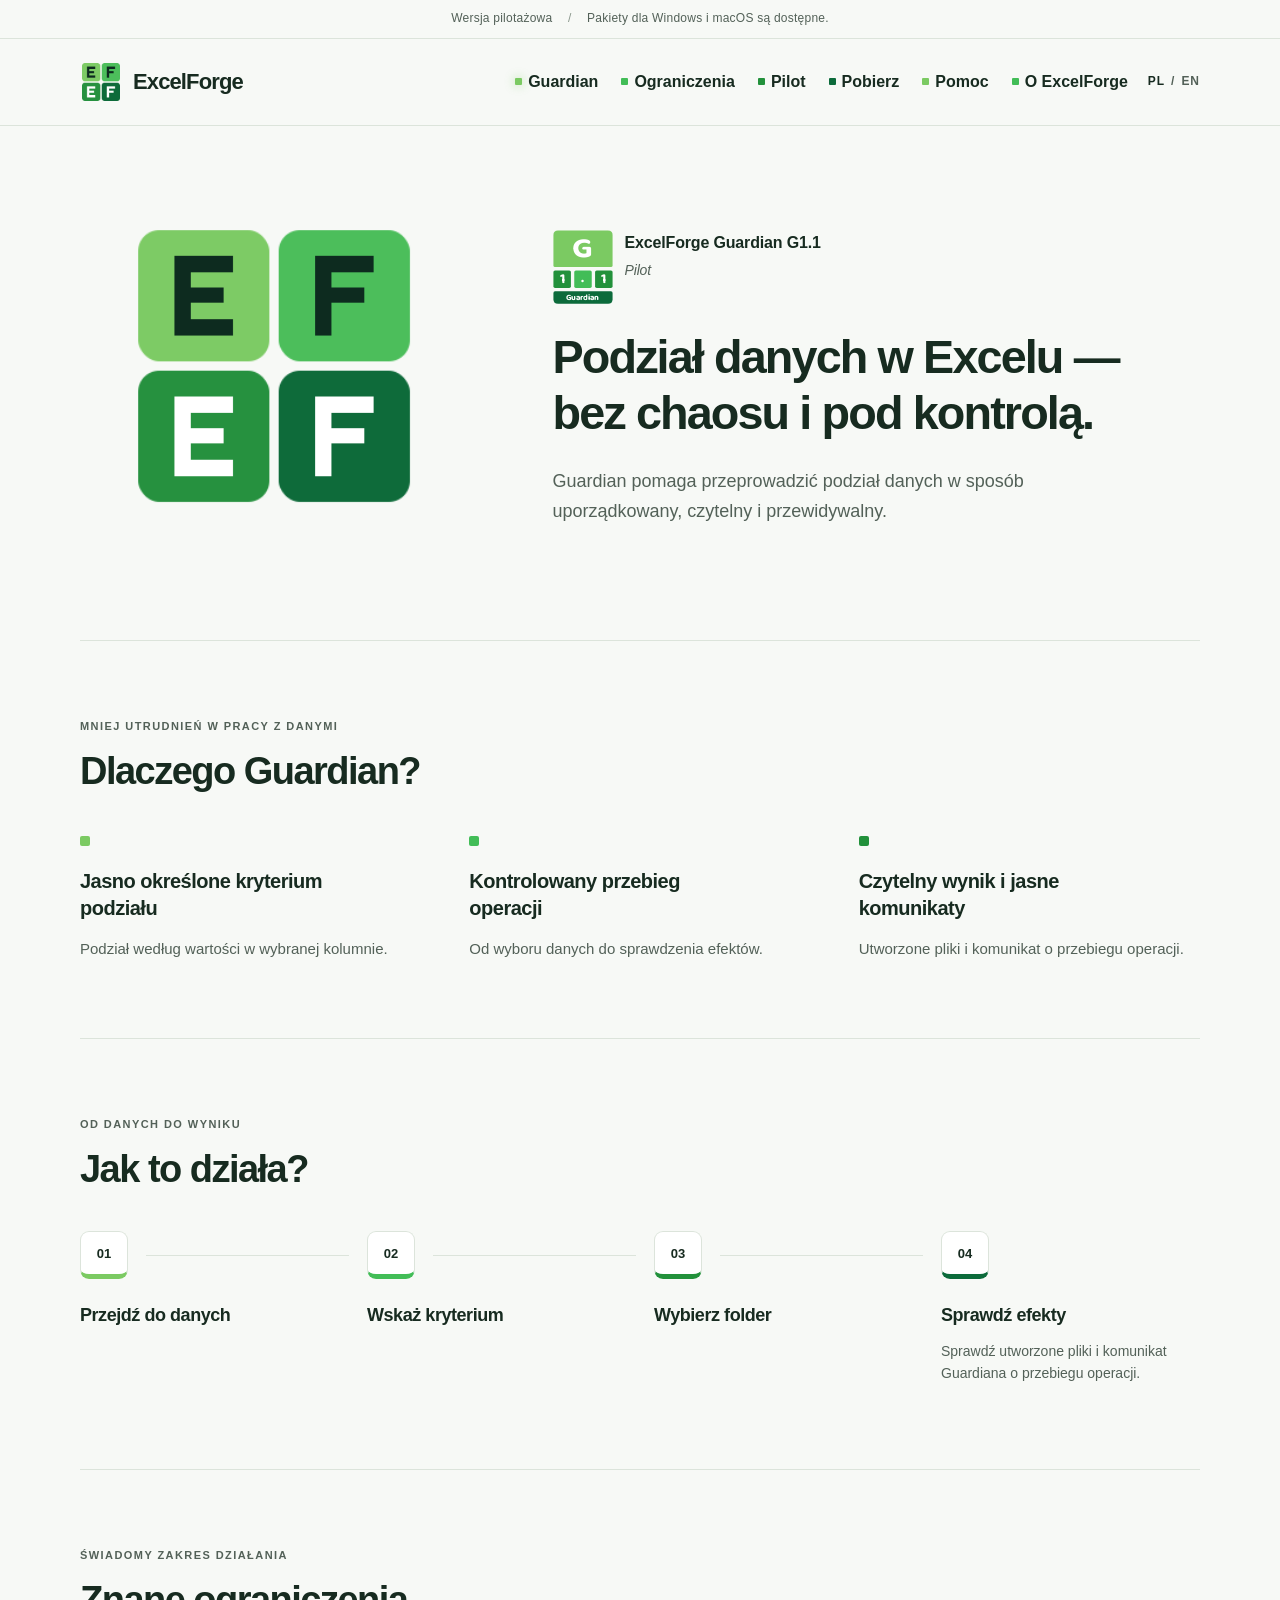
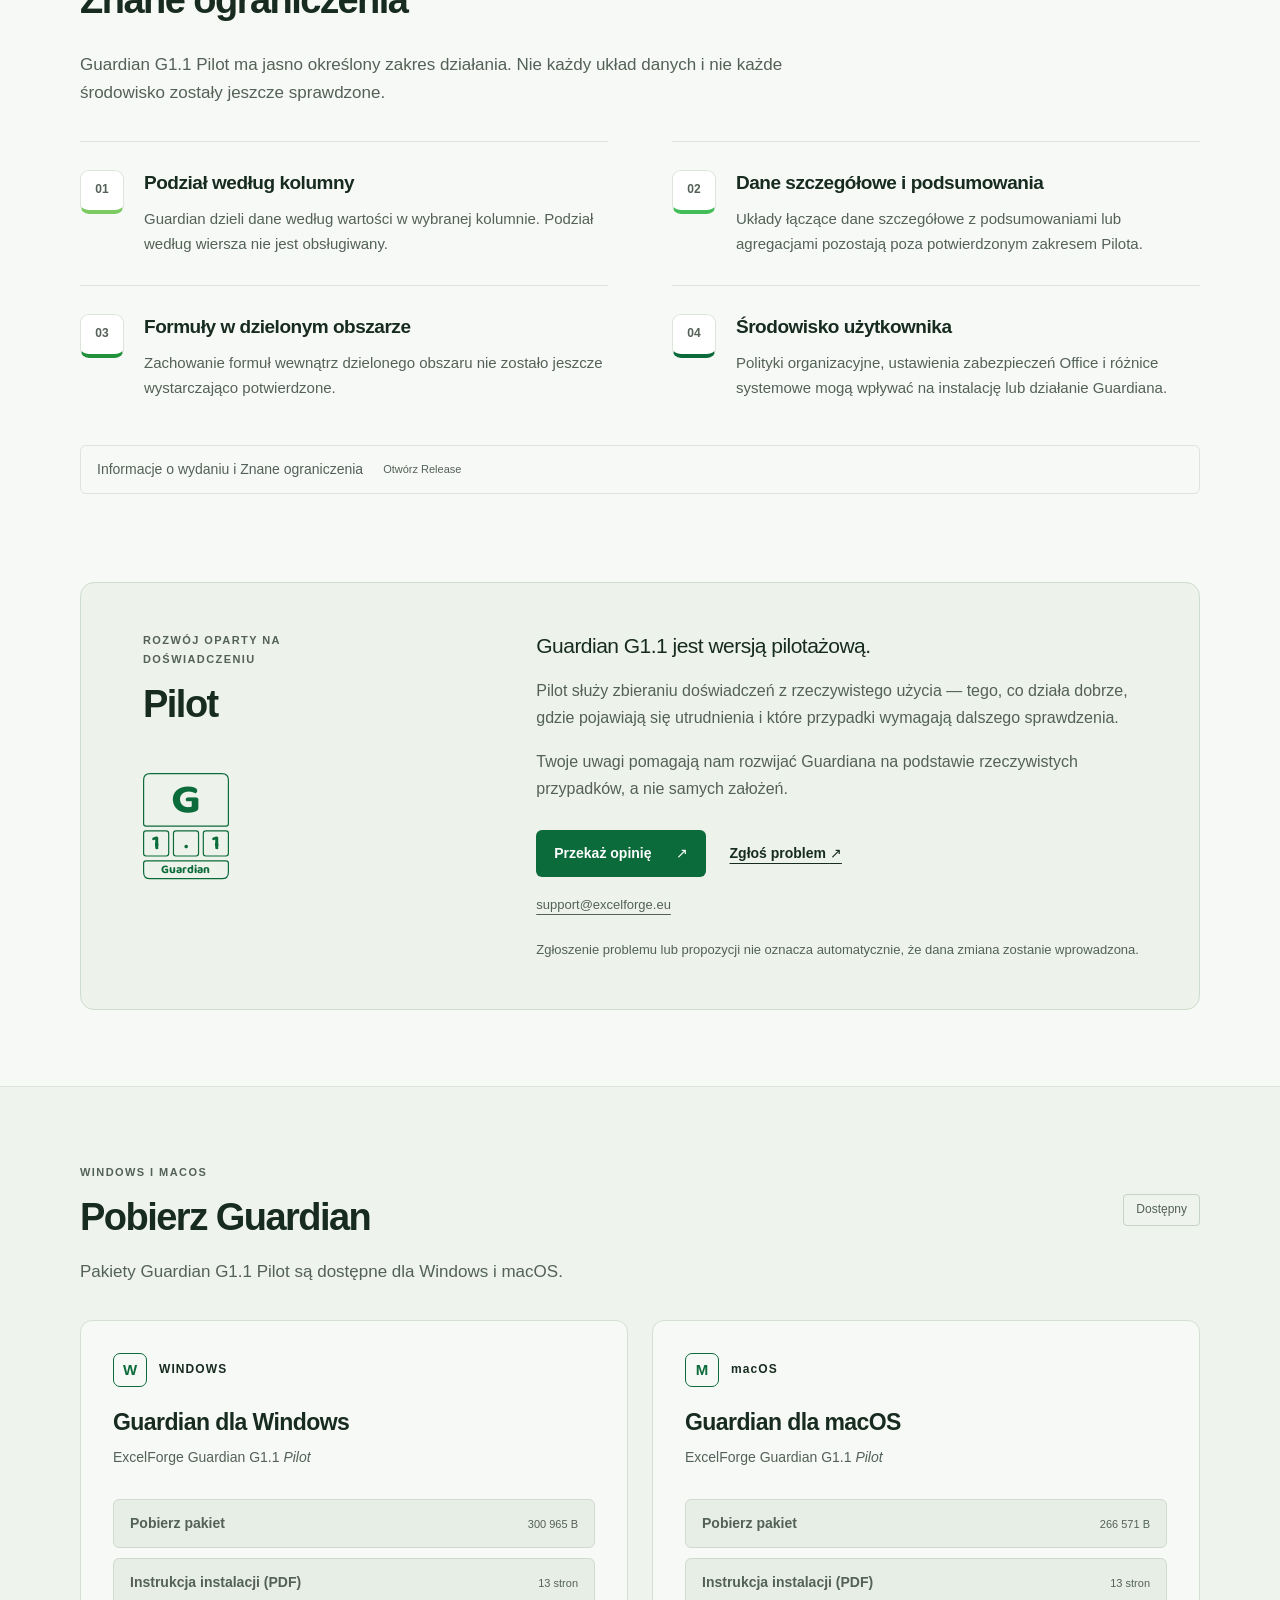
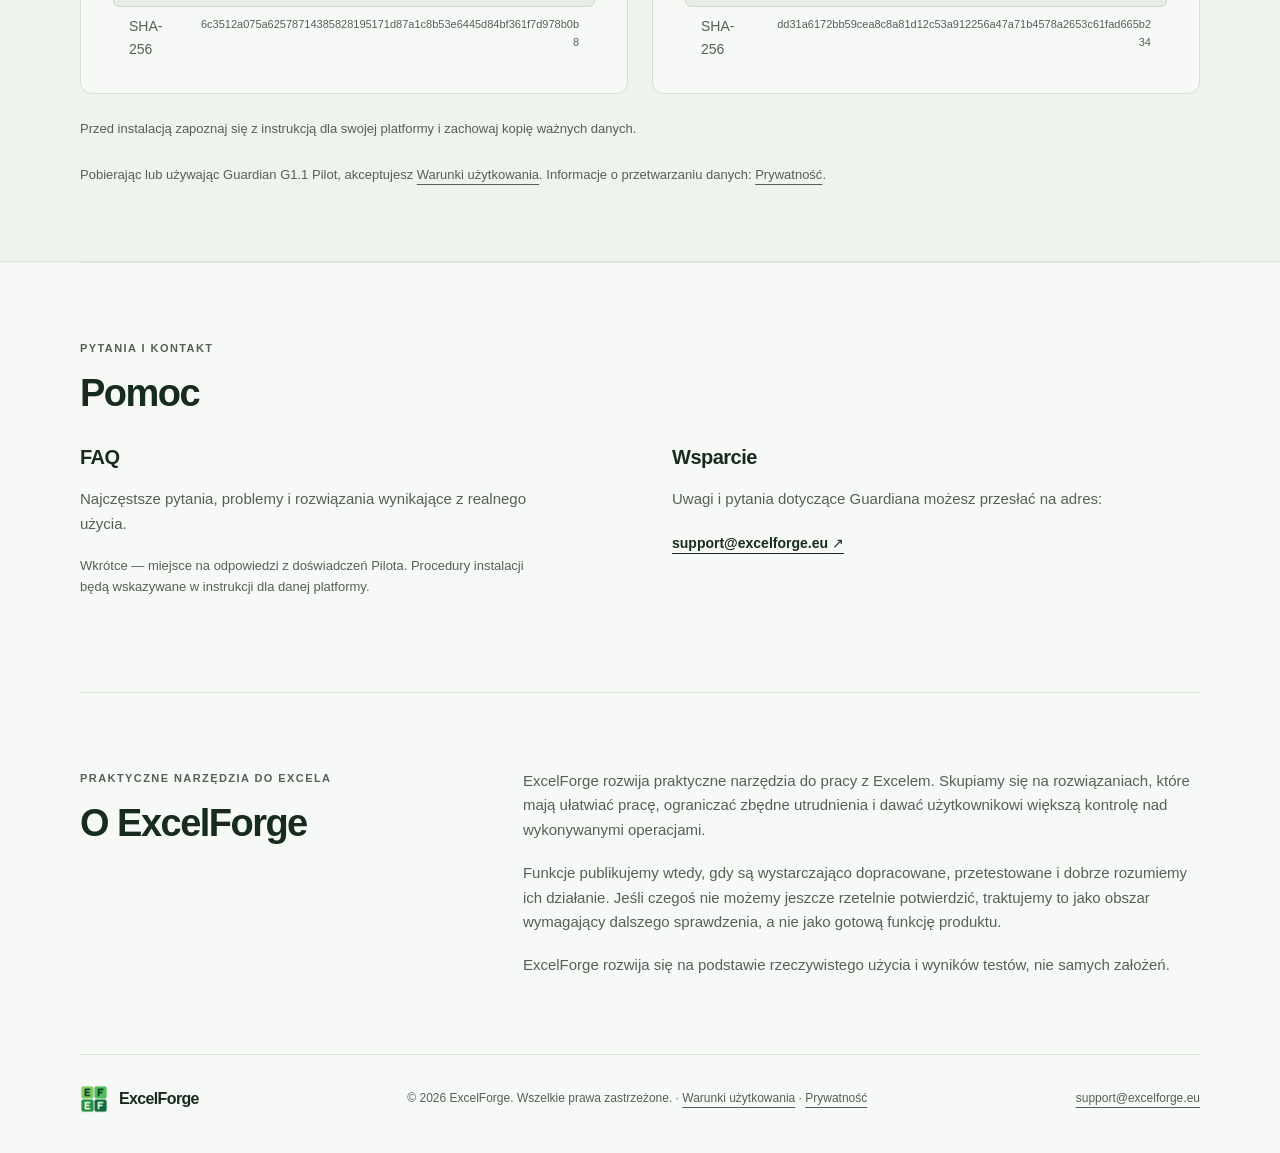
==== docs/index.html @ 37382a29 "Merge pull request #3 from mrojewski/integration/guardian-g1-1-seo-stage-1 SEO/search readiness for " ====
<!doctype html>
<html lang="pl">
<head>
  <meta charset="utf-8">
  <meta name="viewport" content="width=device-width, initial-scale=1">
  <meta name="description" content="ExcelForge Guardian G1.1 Pilot — kontrolowany podział danych w Excelu dla Windows i macOS.">
  <meta name="theme-color" content="#f7f9f6">
  <title>Guardian G1.1 Pilot — kontrolowany podział danych w Excelu | ExcelForge</title>
  <link rel="canonical" href="https://excelforge.eu/">
  <link rel="alternate" hreflang="pl" href="https://excelforge.eu/">
  <link rel="alternate" hreflang="en" href="https://excelforge.eu/en/">
  <link rel="alternate" hreflang="x-default" href="https://excelforge.eu/">
  <meta property="og:type" content="website">
  <meta property="og:site_name" content="ExcelForge">
  <meta property="og:locale" content="pl_PL">
  <meta property="og:title" content="Guardian G1.1 Pilot — kontrolowany podział danych w Excelu">
  <meta property="og:description" content="ExcelForge Guardian G1.1 Pilot — kontrolowany podział danych w Excelu dla Windows i macOS.">
  <meta property="og:url" content="https://excelforge.eu/">
  <link rel="icon" type="image/png" href="assets/EF_Block_Guardian_v0.png">
  <link rel="stylesheet" href="assets/site.css">
  <script src="assets/site.js" defer></script>
</head>
<body>
  <a class="skip-link" href="#main">Przejdź do treści</a>
  <div class="prototype-note">Wersja pilotażowa <span aria-hidden="true">/</span> Pakiety dla Windows i macOS są dostępne.</div>
  <header class="site-header">
    <div class="header-inner wrap">
      <a class="brand" href="#guardian" aria-label="ExcelForge — Guardian">
        <img src="assets/EF_Block_Guardian_v0.png" width="42" height="42" alt="">
        <span>ExcelForge</span>
      </a>
      <div class="header-actions">
        <button class="menu-toggle" type="button" aria-expanded="false" aria-controls="navigation" hidden>
          <span>Menu</span><span class="hamburger" aria-hidden="true"></span>
        </button>
        <nav id="navigation" aria-label="Nawigacja główna">
          <a href="#guardian" aria-current="location">Guardian</a>
          <a href="#ograniczenia">Ograniczenia</a>
          <a href="#pilot">Pilot</a>
          <a href="#pobierz">Pobierz</a>
          <a href="#pomoc">Pomoc</a>
          <a href="#o-excelforge">O ExcelForge</a>
        </nav>
        <p class="language-switch" aria-label="Język"><span aria-current="page">PL</span><span aria-hidden="true">/</span><a href="en/index.html" lang="en">EN</a></p>
      </div>
    </div>
  </header>
  <main id="main" tabindex="-1">
    <section id="guardian" class="hero wrap" aria-labelledby="hero-title">
      <div class="hero-mark" role="img" aria-label="ExcelForge — czteroblokowy znak E F / E F">
        <span class="logo-tile tile-1"></span><span class="logo-tile tile-2"></span>
        <span class="logo-tile tile-3"></span><span class="logo-tile tile-4"></span>
      </div>
      <div class="hero-copy">
        <div class="product-identity">
          <div class="guardian-mark" role="img" aria-label="Znak ExcelForge Guardian G1.1">
          <svg viewBox="0 0 144 184" xmlns="http://www.w3.org/2000/svg" aria-hidden="true">
            <defs>
              <clipPath id="guardian-g-top"><rect width="144" height="45"/></clipPath>
              <clipPath id="guardian-g-bottom"><rect y="45" width="144" height="45"/></clipPath>
            </defs>
            <path class="guardian-tile guardian-tile-one" d="M12 1H132Q143 1 143 12V85Q143 89 139 89H5Q1 89 1 85V12Q1 1 12 1Z"/>
            <text class="guardian-glyph guardian-g-base" x="72" y="45" text-anchor="middle" dominant-baseline="central" fill="#FFFFFF" clip-path="url(#guardian-g-bottom)">G</text>
            <text class="guardian-glyph guardian-g-top" x="72" y="45" text-anchor="middle" dominant-baseline="central" fill="#FFFFFF" transform="translate(0 5) scale(1 .90)" clip-path="url(#guardian-g-top)">G</text>
            <path class="guardian-tile guardian-tile-three" d="M5 1H39Q43 1 43 5V39Q43 43 39 43H5Q1 43 1 39V5Q1 1 5 1Z" transform="translate(0 96)"/>
            <path class="guardian-tile guardian-tile-two" d="M5 1H39Q43 1 43 5V39Q43 43 39 43H5Q1 43 1 39V5Q1 1 5 1Z" transform="translate(50 96)"/>
            <path class="guardian-tile guardian-tile-three" d="M5 1H39Q43 1 43 5V39Q43 43 39 43H5Q1 43 1 39V5Q1 1 5 1Z" transform="translate(100 96)"/>
            <text class="guardian-glyph guardian-digit" x="22" y="118" text-anchor="middle" dominant-baseline="central" fill="#FFFFFF">1</text>
            <text class="guardian-glyph guardian-dot" x="72" y="126" text-anchor="middle" fill="#FFFFFF">.</text>
            <text class="guardian-glyph guardian-digit" x="122" y="118" text-anchor="middle" dominant-baseline="central" fill="#FFFFFF">1</text>
            <path class="guardian-tile guardian-tile-four" d="M5 1H139Q143 1 143 5V20Q143 31 132 31H12Q1 31 1 20V5Q1 1 5 1Z" transform="translate(0 146)"/>
            <text class="guardian-glyph guardian-word" x="72" y="162" text-anchor="middle" dominant-baseline="central" fill="#FFFFFF">Guardian</text>
          </svg>
          </div>
          <p class="product">ExcelForge Guardian G1.1 <em>Pilot</em></p>
        </div>
        <h1 id="hero-title">Podział danych w Excelu — bez chaosu i pod kontrolą.</h1>
        <p class="hero-lead">Guardian pomaga przeprowadzić podział danych w sposób uporządkowany, czytelny i przewidywalny.</p>
      </div>
    </section>

    <section class="section wrap why" aria-labelledby="why-title">
      <p class="eyebrow">Mniej utrudnień w pracy z danymi</p>
      <h2 id="why-title">Dlaczego Guardian?</h2>
      <div class="benefits">
        <article><span class="accent" aria-hidden="true"></span><h3>Jasno określone kryterium podziału</h3><p>Podział według wartości w wybranej kolumnie.</p></article>
        <article><span class="accent" aria-hidden="true"></span><h3>Kontrolowany przebieg operacji</h3><p>Od wyboru danych do sprawdzenia efektów.</p></article>
        <article><span class="accent" aria-hidden="true"></span><h3>Czytelny wynik i jasne komunikaty</h3><p>Utworzone pliki i komunikat o przebiegu operacji.</p></article>
      </div>
    </section>

    <section class="section wrap workflow" aria-labelledby="workflow-title">
      <p class="eyebrow">Od danych do wyniku</p>
      <h2 id="workflow-title">Jak to działa?</h2>
      <ol class="steps">
        <li><span class="step-number">01</span><h3>Przejdź do danych</h3></li>
        <li><span class="step-number">02</span><h3>Wskaż kryterium</h3></li>
        <li><span class="step-number">03</span><h3>Wybierz folder</h3></li>
        <li><span class="step-number">04</span><h3>Sprawdź efekty</h3><p>Sprawdź utworzone pliki i komunikat Guardiana o przebiegu operacji.</p></li>
      </ol>
    </section>

    <section id="ograniczenia" class="section wrap" aria-labelledby="limits-title">
      <p class="eyebrow">Świadomy zakres działania</p><h2 id="limits-title">Znane ograniczenia</h2>
      <p class="section-lead">Guardian G1.1 Pilot ma jasno określony zakres działania. Nie każdy układ danych i nie każde środowisko zostały jeszcze sprawdzone.</p>
      <div class="limitations">
        <article><span aria-hidden="true">01</span><div><h3>Podział według kolumny</h3><p>Guardian dzieli dane według wartości w wybranej kolumnie. Podział według wiersza nie jest obsługiwany.</p></div></article>
        <article><span aria-hidden="true">02</span><div><h3>Dane szczegółowe i podsumowania</h3><p>Układy łączące dane szczegółowe z podsumowaniami lub agregacjami pozostają poza potwierdzonym zakresem Pilota.</p></div></article>
        <article><span aria-hidden="true">03</span><div><h3>Formuły w dzielonym obszarze</h3><p>Zachowanie formuł wewnątrz dzielonego obszaru nie zostało jeszcze wystarczająco potwierdzone.</p></div></article>
        <article><span aria-hidden="true">04</span><div><h3>Środowisko użytkownika</h3><p>Polityki organizacyjne, ustawienia zabezpieczeń Office i różnice systemowe mogą wpływać na instalację lub działanie Guardiana.</p></div></article>
      </div>
      <a class="release-placeholder" href="https://github.com/mrojewski/ExcelForge-Public/releases/tag/guardian-g1-1-pilot">Informacje o wydaniu i Znane ograniczenia <span>Otwórz Release</span></a>
    </section>

    <section id="pilot" class="section wrap" aria-labelledby="pilot-title">
      <div class="pilot-panel">
        <div class="pilot-heading">
          <p class="eyebrow">Rozwój oparty na doświadczeniu</p><h2 id="pilot-title">Pilot</h2>
          <div class="pilot-guardian-mark" role="img" aria-label="Znak ExcelForge Guardian G1.1, wersja konturowa">
            <svg viewBox="0 0 144 184" xmlns="http://www.w3.org/2000/svg" aria-hidden="true">
              <defs>
                <clipPath id="pilot-guardian-g-top"><rect width="144" height="45"/></clipPath>
                <clipPath id="pilot-guardian-g-bottom"><rect y="45" width="144" height="45"/></clipPath>
              </defs>
              <path class="guardian-outline-tile" d="M12 1H132Q143 1 143 12V85Q143 89 139 89H5Q1 89 1 85V12Q1 1 12 1Z"/>
              <text class="guardian-glyph guardian-outline-glyph guardian-g-base" x="72" y="45" text-anchor="middle" dominant-baseline="central" fill="#0C6B3B" clip-path="url(#pilot-guardian-g-bottom)">G</text>
              <text class="guardian-glyph guardian-outline-glyph guardian-g-top" x="72" y="45" text-anchor="middle" dominant-baseline="central" fill="#0C6B3B" transform="translate(0 5) scale(1 .90)" clip-path="url(#pilot-guardian-g-top)">G</text>
              <path class="guardian-outline-tile" d="M5 1H39Q43 1 43 5V39Q43 43 39 43H5Q1 43 1 39V5Q1 1 5 1Z" transform="translate(0 96)"/>
              <path class="guardian-outline-tile" d="M5 1H39Q43 1 43 5V39Q43 43 39 43H5Q1 43 1 39V5Q1 1 5 1Z" transform="translate(50 96)"/>
              <path class="guardian-outline-tile" d="M5 1H39Q43 1 43 5V39Q43 43 39 43H5Q1 43 1 39V5Q1 1 5 1Z" transform="translate(100 96)"/>
              <text class="guardian-glyph guardian-outline-glyph guardian-digit" x="22" y="118" text-anchor="middle" dominant-baseline="central" fill="#0C6B3B">1</text>
              <text class="guardian-glyph guardian-outline-glyph guardian-dot" x="72" y="126" text-anchor="middle" fill="#0C6B3B">.</text>
              <text class="guardian-glyph guardian-outline-glyph guardian-digit" x="122" y="118" text-anchor="middle" dominant-baseline="central" fill="#0C6B3B">1</text>
              <path class="guardian-outline-tile" d="M5 1H139Q143 1 143 5V20Q143 31 132 31H12Q1 31 1 20V5Q1 1 5 1Z" transform="translate(0 146)"/>
              <text class="guardian-glyph guardian-outline-glyph guardian-word" x="72" y="162" text-anchor="middle" dominant-baseline="central" fill="#0C6B3B">Guardian</text>
            </svg>
          </div>
        </div>
        <div class="pilot-copy"><p class="pilot-intro">Guardian G1.1 jest wersją pilotażową.</p><p>Pilot służy zbieraniu doświadczeń z rzeczywistego użycia — tego, co działa dobrze, gdzie pojawiają się utrudnienia i które przypadki wymagają dalszego sprawdzenia.</p><p>Twoje uwagi pomagają nam rozwijać Guardiana na podstawie rzeczywistych przypadków, a nie samych założeń.</p><div class="feedback-actions"><a class="button" href="mailto:support@excelforge.eu?subject=Guardian%20G1.1%20Pilot%20%E2%80%94%20opinia">Przekaż opinię <span aria-hidden="true">↗</span></a><a class="text-link" href="mailto:support@excelforge.eu?subject=Guardian%20G1.1%20Pilot%20%E2%80%94%20zg%C5%82oszenie%20problemu">Zgłoś problem <span aria-hidden="true">↗</span></a></div><a class="contact-link" href="mailto:support@excelforge.eu">support@excelforge.eu</a><p class="small">Zgłoszenie problemu lub propozycji nie oznacza automatycznie, że dana zmiana zostanie wprowadzona.</p></div>
      </div>
    </section>

    <div class="section-band">
      <section id="pobierz" class="section wrap" aria-labelledby="download-title">
        <div class="section-heading"><div><p class="eyebrow">Windows i macOS</p><h2 id="download-title">Pobierz Guardian</h2></div><span class="status-label">Dostępny</span></div>
        <p class="section-lead">Pakiety Guardian G1.1 Pilot są dostępne dla Windows i macOS.</p>
        <div class="download-grid">
          <article class="download-card"><div class="platform-heading"><span class="platform-identifier" aria-hidden="true">W</span><p class="card-label">WINDOWS</p></div><h3>Guardian dla Windows</h3><p>ExcelForge Guardian G1.1 <em>Pilot</em></p><div class="download-actions"><a href="https://github.com/mrojewski/ExcelForge-Public/releases/download/guardian-g1-1-pilot/ExcelForge_Guardian_G1.1_Windows_Pilot.zip">Pobierz pakiet <span>300 965 B</span></a><a href="https://github.com/mrojewski/ExcelForge-Public/releases/download/guardian-g1-1-pilot/ExcelForge_Guardian_G1_1_Windows_Instalacja_Pilot_PL_rev1_0_FINAL_v2.pdf">Instrukcja instalacji (PDF) <span>13 stron</span></a></div><p class="future-video">SHA-256 <span>6c3512a075a62578714385828195171d87a1c8b53e6445d84bf361f7d978b0b8</span></p></article>
          <article class="download-card"><div class="platform-heading"><span class="platform-identifier" aria-hidden="true">M</span><p class="card-label">macOS</p></div><h3>Guardian dla macOS</h3><p>ExcelForge Guardian G1.1 <em>Pilot</em></p><div class="download-actions"><a href="https://github.com/mrojewski/ExcelForge-Public/releases/download/guardian-g1-1-pilot/ExcelForge_Guardian_G1.1_macOS_Pilot.zip">Pobierz pakiet <span>266 571 B</span></a><a href="https://github.com/mrojewski/ExcelForge-Public/releases/download/guardian-g1-1-pilot/ExcelForge_Guardian_G1_1_macOS_Instalacja_Pilot_PL_rev1_0_FINAL_v2.pdf">Instrukcja instalacji (PDF) <span>13 stron</span></a></div><p class="future-video">SHA-256 <span>dd31a6172bb59cea8c8a81d12c53a912256a47a71b4578a2653c61fad665b234</span></p></article>
        </div>
        <p class="installation-note">Przed instalacją zapoznaj się z instrukcją dla swojej platformy i zachowaj kopię ważnych danych.</p>
        <p class="installation-note">Pobierając lub używając Guardian G1.1 Pilot, akceptujesz <a href="licencja.html">Warunki użytkowania</a>. Informacje o przetwarzaniu danych: <a href="prywatnosc.html">Prywatność</a>.</p>
      </section>
    </div>

    <section id="pomoc" class="section wrap" aria-labelledby="help-title">
      <p class="eyebrow">Pytania i kontakt</p><h2 id="help-title">Pomoc</h2>
      <div class="help-grid"><article><h3>FAQ</h3><p>Najczęstsze pytania, problemy i rozwiązania wynikające z realnego użycia.</p><p class="small">Wkrótce — miejsce na odpowiedzi z doświadczeń Pilota. Procedury instalacji będą wskazywane w instrukcji dla danej platformy.</p></article><article><h3>Wsparcie</h3><p>Uwagi i pytania dotyczące Guardiana możesz przesłać na adres:</p><a class="text-link" href="mailto:support@excelforge.eu">support@excelforge.eu <span aria-hidden="true">↗</span></a></article></div>
    </section>

    <section id="o-excelforge" class="section wrap about" aria-labelledby="about-title">
      <div><p class="eyebrow">Praktyczne narzędzia do Excela</p><h2 id="about-title">O ExcelForge</h2></div>
      <div><p>ExcelForge rozwija praktyczne narzędzia do pracy z Excelem. Skupiamy się na rozwiązaniach, które mają ułatwiać pracę, ograniczać zbędne utrudnienia i dawać użytkownikowi większą kontrolę nad wykonywanymi operacjami.</p><p>Funkcje publikujemy wtedy, gdy są wystarczająco dopracowane, przetestowane i dobrze rozumiemy ich działanie. Jeśli czegoś nie możemy jeszcze rzetelnie potwierdzić, traktujemy to jako obszar wymagający dalszego sprawdzenia, a nie jako gotową funkcję produktu.</p><p>ExcelForge rozwija się na podstawie rzeczywistego użycia i wyników testów, nie samych założeń.</p></div>
    </section>
  </main>
  <footer class="wrap site-footer"><a class="brand" href="#guardian"><img src="assets/EF_Block_Guardian_v0.png" width="28" height="28" alt=""><span>ExcelForge</span></a><span>© 2026 ExcelForge. Wszelkie prawa zastrzeżone. · <a href="licencja.html">Warunki użytkowania</a> · <a href="prywatnosc.html">Prywatność</a></span><a href="mailto:support@excelforge.eu">support@excelforge.eu</a></footer>
</body>
</html>
---- docs/assets/site.css ----
@font-face {
  font-family:"Baloo 2";
  src:url("Baloo2-Bold.ttf") format("truetype");
  font-style:normal;
  font-weight:700;
  font-display:swap
}
:root {
  color-scheme:light;
  --ink:#172b20;
  --muted:#536158;
  --paper:#f7f9f6;
  --line:#dce4db;
  --green:#0c6b3b;
  --block-1:#7bca62;
  --block-2:#42bd57;
  --block-3:#22913b;
  --block-4:#0c6b3b;
  --header-height:86px;
  font-family:Inter,ui-sans-serif,-apple-system,BlinkMacSystemFont,"Segoe UI",sans-serif;
  color:var(--ink);
  background:var(--paper);
  font-synthesis:none
}
* {
  box-sizing:border-box
}
html {
  scroll-padding-top:calc(var(--header-height) + 24px)
}
body {
  margin:0;
  font-size:16px;
  line-height:1.65
}
button,a {
  -webkit-tap-highlight-color:transparent
}
a {
  color:inherit;
  text-underline-offset:5px
}
button {
  font:inherit
}
button:disabled {
  cursor:not-allowed;
  opacity:1
}
a:focus-visible,button:focus-visible,[tabindex]:focus-visible {
  outline:3px solid var(--green);
  outline-offset:5px
}
img {
  display:block;
  max-width:100%
}
[hidden] {
  display:none!important
}
.wrap {
  width:min(1120px,calc(100% - 96px));
  margin-inline:auto
}
.skip-link {
  position:fixed;
  top:12px;
  left:12px;
  transform:translateY(-160%);
  padding:12px 20px;
  background:#fff;
  z-index:20
}
.skip-link:focus {
  transform:none
}
.prototype-note {
  padding:9px 24px;
  text-align:center;
  font-size:12px;
  letter-spacing:.02em;
  color:var(--muted);
  border-bottom:1px solid var(--line)
}
.prototype-note span {
  padding:0 12px;
  color:#8a978c
}
.site-header {
  position:sticky;
  top:0;
  z-index:10;
  background:rgba(247,249,246,.97);
  border-bottom:1px solid var(--line)
}
.header-inner {
  min-height:86px;
  display:flex;
  align-items:center;
  justify-content:space-between;
  gap:32px
}
.brand {
  display:inline-flex;
  align-items:center;
  gap:11px;
  font-size:22px;
  font-weight:700;
  letter-spacing:-.04em;
  text-decoration:none;
  flex-shrink:0
}
.header-actions {
  display:flex;
  align-items:center;
  gap:20px
}
nav {
  display:flex;
  align-items:center;
  gap:23px
}
nav a {
  --marker:var(--block-1);
  position:relative;
  font-size:16px;
  font-weight:600;
  text-decoration:none;
  padding:28px 0 28px 13px;
  white-space:nowrap
}
nav a:nth-child(6n+2),nav a:nth-child(6n) {
  --marker:var(--block-2)
}
nav a:nth-child(6n+3) {
  --marker:var(--block-3)
}
nav a:nth-child(6n+4) {
  --marker:var(--block-4)
}
nav a:before {
  content:"";
  width:7px;
  height:7px;
  border-radius:1px;
  position:absolute;
  left:0;
  top:calc(50% - 3.5px);
  background:var(--marker);
  opacity:1
}
nav a[aria-current]:before {
  opacity:1;
  box-shadow:0 0 8px 2px color-mix(in srgb,var(--marker) 25%,transparent)
}
nav a:hover {
  text-decoration:underline
}
.language-switch {
  display:flex;
  align-items:center;
  gap:6px;
  margin:0;
  color:var(--muted);
  font-size:12px;
  font-weight:650;
  letter-spacing:.08em
}
.language-switch a {
  text-decoration:none
}
.language-switch a:hover {
  text-decoration:underline
}
.language-switch [aria-current] {
  color:var(--ink)
}
.menu-toggle {
  align-items:center;
  gap:12px;
  border:1px solid var(--line);
  border-radius:6px;
  background:transparent;
  padding:9px 12px;
  color:var(--ink);
  cursor:pointer
}
.hamburger {
  width:16px;
  height:10px;
  border-block:1.5px solid currentColor;
  position:relative
}
.hamburger:after {
  content:"";
  position:absolute;
  left:0;
  right:0;
  top:3px;
  border-top:1.5px solid currentColor
}
.hero {
  display:grid;
  grid-template-columns:.75fr 1.25fr;
  gap:84px;
  align-items:center;
  padding-block:104px 110px
}
.hero-mark {
  width:100%;
  max-width:300px;
  aspect-ratio:1;
  justify-self:center;
  display:grid;
  grid-template-columns:1fr 1fr;
  perspective:900px
}
.product-identity {
  display:flex;
  align-items:center;
  gap:12px;
  margin-bottom:24px
}
.guardian-mark {
  width:60px;
  margin:0;
  flex:0 0 auto
}
.guardian-mark svg {
  display:block;
  width:100%;
  height:auto
}
.guardian-tile-one { fill:var(--block-1) }
.guardian-tile-two { fill:var(--block-2) }
.guardian-tile-three { fill:var(--block-3) }
.guardian-tile-four { fill:var(--block-4) }
.guardian-glyph {
  fill:#fff;
  font-family:"Baloo 2",ui-sans-serif,sans-serif;
  font-weight:700
}
.guardian-g-base,.guardian-g-top { font-size:76px }
.guardian-digit { font-size:34px }
.guardian-dot { font-size:34px }
.guardian-word { font-size:20px }
.logo-tile {
  background-image:url("EF_Block_Guardian_v0.png");
  background-size:200% 200%;
  backface-visibility:hidden
}
.tile-1 {
  background-position:0 0
}
.tile-2 {
  background-position:100% 0
}
.tile-3 {
  background-position:0 100%
}
.tile-4 {
  background-position:100% 100%
}
.logo-tile { transform-origin:center center }
@media(prefers-reduced-motion:no-preference) {
  .tile-1 {
    animation:flip-left 1.8s both
  }
  .tile-2 {
    animation:flip-top 1.8s .08s both
  }
  .tile-3 {
    animation:flip-bottom 1.8s .16s both
  }
  .tile-4 {
    animation:flip-right 1.8s .24s both
  }

}
@keyframes flip-left {
  from {
    transform:rotateY(-85deg);
    opacity:0
  }
  to {
    transform:rotateY(0);
    opacity:1
  }

}
@keyframes flip-top {
  from {
    transform:rotateX(85deg);
    opacity:0
  }
  to {
    transform:rotateX(0);
    opacity:1
  }

}
@keyframes flip-bottom {
  from {
    transform:rotateX(-85deg);
    opacity:0
  }
  to {
    transform:rotateX(0);
    opacity:1
  }

}
@keyframes flip-right {
  from {
    transform:rotateY(85deg);
    opacity:0
  }
  to {
    transform:rotateY(0);
    opacity:1
  }

}
p {
  margin:0 0 18px
}
h1,h2,h3 {
  line-height:1.18;
  font-weight:600;
  margin:0;
  letter-spacing:-.04em
}
h1 {
  font-size:clamp(36px,3.65vw,50px);
  max-width:660px
}
h2 {
  font-size:clamp(30px,3vw,38px);
  margin-bottom:28px
}
h3 {
  font-size:20px;
  line-height:1.35;
  letter-spacing:-.025em
}
.product {
  font-size:16px;
  font-weight:650;
  margin-bottom:24px;
  letter-spacing:-.01em
}
.product em {
  display:block;
  color:var(--muted);
  font-size:14px;
  font-weight:400;
  margin-top:3px
}
.hero-lead {
  font-size:18px;
  line-height:1.7;
  color:var(--muted);
  max-width:550px;
  margin:25px 0 0
}
.section {
  padding-block:76px;
  border-top:1px solid var(--line)
}
.eyebrow {
  font-size:11px;
  font-weight:650;
  letter-spacing:.13em;
  text-transform:uppercase;
  color:var(--muted);
  margin-bottom:14px
}
.benefits {
  display:grid;
  grid-template-columns:repeat(3,1fr);
  gap:48px;
  padding-top:14px
}
.accent {
  display:block;
  width:10px;
  height:10px;
  border-radius:2px;
  background:var(--block-1);
  margin-bottom:22px
}
.benefits article:nth-child(2) .accent {
  background:var(--block-2)
}
.benefits article:nth-child(3) .accent {
  background:var(--block-3)
}
.benefits h3 {
  max-width:280px
}
.benefits p {
  font-size:15px;
  color:var(--muted);
  margin:15px 0 0
}
.steps {
  display:grid;
  grid-template-columns:repeat(4,1fr);
  gap:28px;
  list-style:none;
  padding:12px 0 0;
  margin:0
}
.steps li {
  position:relative;
  --step-color:var(--block-1)
}
.steps li:nth-child(2) {
  --step-color:var(--block-2)
}
.steps li:nth-child(3) {
  --step-color:var(--block-3)
}
.steps li:nth-child(4) {
  --step-color:var(--block-4)
}
.steps li:not(:last-child):after {
  content:"";
  position:absolute;
  height:1px;
  top:24px;
  left:66px;
  width:calc(100% - 56px);
  background:var(--line)
}
.step-number {
  display:flex;
  align-items:center;
  justify-content:center;
  width:48px;
  height:48px;
  border:1px solid var(--line);
  border-bottom:5px solid var(--step-color);
  border-radius:9px;
  background:#fff;
  font-size:13px;
  font-weight:600;
  font-variant-numeric:tabular-nums;
  margin-bottom:24px
}
.steps h3 {
  font-size:18px
}
.steps p {
  font-size:14px;
  line-height:1.6;
  color:var(--muted);
  margin:12px 0 0
}
.workflow {
  padding-bottom:84px
}
.section-band {
  background:#eef3ed;
  border-block:1px solid var(--line)
}
.section-band .section {
  border:0
}
.section-heading {
  display:flex;
  justify-content:space-between;
  align-items:center;
  gap:20px
}
.section-heading h2 {
  margin-bottom:18px
}
.status-label {
  font-size:12px;
  border:1px solid #c6d3c6;
  border-radius:4px;
  padding:5px 12px;
  color:var(--muted)
}
.section-lead {
  font-size:17px;
  max-width:740px;
  color:var(--muted);
  margin-bottom:34px
}
.download-grid {
  display:grid;
  grid-template-columns:repeat(2,minmax(0,1fr));
  gap:24px
}
.download-card {
  background:var(--paper);
  border:1px solid #d5dfd3;
  border-radius:12px;
  padding:32px;
  min-width:0
}
.card-label {
  font-size:12px;
  font-weight:650;
  letter-spacing:.09em;
  margin-bottom:20px
}
.platform-heading {
  display:flex;
  align-items:center;
  gap:12px;
  margin-bottom:20px
}
.platform-heading .card-label {
  margin:0
}
.platform-identifier {
  display:inline-flex;
  align-items:center;
  justify-content:center;
  width:34px;
  height:34px;
  border:1.5px solid var(--block-4);
  border-radius:7px;
  color:var(--block-4);
  font-size:15px;
  font-weight:700;
  line-height:1;
  flex:0 0 auto
}
.download-card h3 {
  font-size:23px
}
.download-card>p:not(.card-label) {
  color:var(--muted);
  font-size:14px;
  margin-top:8px
}
.download-actions {
  display:grid;
  gap:10px;
  margin-top:30px
}
.download-actions a {
  display:flex;
  justify-content:space-between;
  align-items:center;
  gap:16px;
  text-align:left;
  background:#e7eee5;
  border:1px solid #d0dace;
  border-radius:6px;
  padding:12px 16px;
  color:var(--muted);
  font-size:14px;
  font-weight:550;
  text-decoration:none
}
.download-actions span,.future-video span {
  font-size:11px;
  font-weight:400;
  white-space:nowrap
}
.download-card .future-video {
  display:flex;
  justify-content:space-between;
  gap:16px;
  margin:19px 0 0;
  padding-inline:16px;
  font-size:13px
}
.download-card .future-video span {
  white-space:normal;
  overflow-wrap:anywhere;
  text-align:right
}
.installation-note {
  margin:24px 0 0;
  color:var(--muted);
  font-size:13px
}
.limitations {
  display:grid;
  grid-template-columns:1fr 1fr;
  column-gap:64px
}
.limitations article {
  display:flex;
  gap:20px;
  padding:28px 0;
  border-top:1px solid var(--line);
  --limit-color:var(--block-1)
}
.limitations article:nth-child(2) {
  --limit-color:var(--block-2)
}
.limitations article:nth-child(3) {
  --limit-color:var(--block-3)
}
.limitations article:nth-child(4) {
  --limit-color:var(--block-4)
}
.limitations article>span {
  display:flex;
  align-items:center;
  justify-content:center;
  flex:0 0 auto;
  width:44px;
  height:44px;
  border:1px solid var(--line);
  border-bottom:4px solid var(--limit-color);
  border-radius:9px;
  background:#fff;
  font-size:12px;
  font-weight:600;
  font-variant-numeric:tabular-nums;
  color:var(--muted)
}
.limitations h3 {
  font-size:19px
}
.limitations p {
  font-size:15px;
  color:var(--muted);
  margin:12px 0 0
}
.release-placeholder {
  display:flex;
  flex-wrap:wrap;
  align-items:center;
  gap:12px 20px;
  font-size:14px;
  text-align:left;
  color:var(--muted);
  border:1px solid var(--line);
  border-radius:6px;
  padding:12px 16px;
  background:transparent;
  margin-top:16px;
  text-decoration:none
}
.release-placeholder span {
  font-size:11px
}
#pilot {
  border:0;
  padding-top:12px;
  padding-bottom:76px
}
.pilot-panel {
  padding:48px;
  border:1px solid #cfddce;
  background:#edf3ea;
  border-radius:14px;
  display:grid;
  grid-template-columns:1fr 1.75fr;
  gap:28px 56px
}
.pilot-panel .eyebrow {
  max-width:170px;
  line-height:1.7
}
.pilot-heading {
  display:flex;
  flex-direction:column;
  align-items:flex-start;
  padding-left:14px
}
.pilot-guardian-mark {
  width:86px;
  margin-top:18px
}
.pilot-guardian-mark svg {
  display:block;
  width:100%;
  height:auto
}
.guardian-outline-tile {
  fill:transparent;
  stroke:var(--block-4);
  stroke-width:2px
}
.guardian-outline-glyph {
  fill:var(--block-4)
}
.pilot-copy p {
  color:var(--muted)
}
.pilot-copy .pilot-intro {
  font-size:21px;
  color:var(--ink);
  line-height:1.4;
  letter-spacing:-.025em
}
.feedback-actions {
  display:flex;
  align-items:center;
  flex-wrap:wrap;
  gap:24px;
  margin:28px 0 14px
}
.button {
  display:inline-flex;
  align-items:center;
  justify-content:space-between;
  gap:24px;
  background:var(--green);
  color:white;
  padding:12px 18px;
  border-radius:6px;
  text-decoration:none;
  font-size:14px;
  font-weight:600
}
.button:hover {
  background:#084f2b
}
.text-link {
  font-size:14px;
  font-weight:600
}
.contact-link {
  font-size:13px;
  color:var(--muted)
}
.small {
  font-size:13px;
  line-height:1.65;
  color:var(--muted)
}
.pilot-copy .small {
  margin:22px 0 0
}
.help-grid {
  display:grid;
  grid-template-columns:1fr 1fr;
  gap:64px
}
.help-grid article {
  max-width:450px
}
.help-grid h3 {
  margin-bottom:16px
}
.help-grid p {
  color:var(--muted);
  font-size:15px
}
.help-grid .small {
  font-size:13px
}
.about {
  display:grid;
  grid-template-columns:1fr 1.75fr;
  gap:56px
}
.about p:not(.eyebrow) {
  font-size:15px;
  color:var(--muted)
}
.about p:last-child {
  margin-bottom:0
}
.site-footer {
  border-top:1px solid var(--line);
  padding-block:30px 40px;
  display:flex;
  gap:28px;
  justify-content:space-between;
  align-items:center;
  font-size:12px;
  color:var(--muted)
}
.site-footer .brand {
  font-size:16px;
  color:var(--ink)
}
@media(min-width:901px) {
  .menu-toggle {
    display:none
  }
  .hero {
    align-items:start
  }
  .hero-mark {
    transform:translateY(-14px)
  }

}
@media(max-width:1100px) {
  .wrap {
    width:calc(100% - 64px)
  }
  nav {
    gap:12px
  }
  nav a {
    font-size:15px
  }
  .header-inner {
    gap:20px
  }
  .header-actions {
    gap:14px
  }
  .hero {
    gap:48px
  }
  .benefits {
    gap:30px
  }

}
@media(max-width:900px) {
  :root {
    --header-height:76px
  }
  .header-inner {
    min-height:76px;
    flex-wrap:wrap;
    gap:0;
    position:relative
  }
  .brand {
    font-size:20px
  }
  .brand img {
    width:36px;
    height:36px
  }
  .menu-toggle {
    display:flex
  }
  .header-actions {
    margin-left:auto;
    gap:14px
  }
  nav {
    width:100%;
    display:grid;
    grid-template-columns:repeat(3,1fr);
    gap:0;
    padding:10px 0 18px
  }
  nav a {
    padding:12px 0 12px 14px
  }
  nav[data-enhanced] {
    position:absolute;
    top:100%;
    left:-32px;
    width:calc(100% + 64px);
    background:var(--paper);
    padding:12px 32px 20px;
    border-bottom:1px solid var(--line);
    box-shadow:0 12px 20px #172b200a;
    display:flex;
    flex-direction:column;
    align-items:stretch;
    max-height:calc(100dvh - 76px);
    overflow-y:auto
  }
  .hero {
    padding-block:72px;
    gap:40px;
    grid-template-columns:.65fr 1.35fr
  }
  .hero-mark {
    max-width:230px
  }
  h1 {
    font-size:36px
  }
  .hero-lead {
    font-size:16px
  }
  .product {
    font-size:14px;
    margin:0
  }
  .benefits {
    gap:24px
  }
  .benefits h3 {
    font-size:18px
  }
  .section {
    padding-block:60px
  }
  .limitations {
    column-gap:36px
  }
  .pilot-panel {
    padding:32px;
    gap:24px 32px
  }
  .help-grid {
    gap:36px
  }
  .about {
    gap:32px
  }

}
@media(max-width:600px) {
  .wrap {
    width:calc(100% - 40px)
  }
  .prototype-note {
    font-size:10px;
    padding:8px 20px
  }
  .prototype-note span {
    padding:0 5px
  }
  nav[data-enhanced] {
    left:-20px;
    width:calc(100% + 40px);
    padding-inline:20px
  }
  .hero {
    grid-template-columns:1fr;
    gap:34px;
    padding-block:44px 54px
  }
  .hero-mark {
    width:156px;
    justify-self:start
  }
  .hero-copy {
    max-width:440px
  }
  .product {
    margin:0;
    font-size:15px
  }
  .product em {
    display:inline;
    margin-left:7px;
    font-size:13px
  }
  h1 {
    font-size:36px;
    line-height:1.13;
    letter-spacing:-.045em
  }
  .hero-lead {
    font-size:16px;
    margin-top:24px
  }
  .section {
    padding-block:44px
  }
  h2 {
    font-size:30px;
    margin-bottom:26px
  }
  .eyebrow {
    font-size:10px;
    letter-spacing:.11em
  }
  .benefits {
    grid-template-columns:1fr;
    gap:30px;
    padding-top:0
  }
  .benefits article {
    position:relative;
    padding-left:22px
  }
  .benefits h3 {
    font-size:20px;
    max-width:100%
  }
  .benefits .accent {
    position:absolute;
    left:0;
    top:8px;
    width:10px;
    height:10px
  }
  .benefits p {
    margin-top:8px
  }
  .steps {
    grid-template-columns:1fr;
    gap:30px;
    padding-top:0
  }
  .steps li {
    padding-left:70px;
    min-height:48px
  }
  .step-number {
    position:absolute;
    left:0;
    top:0;
    margin:0
  }
  .steps h3 {
    padding-top:11px;
    font-size:19px
  }
  .steps li:not(:last-child):after {
    width:1px;
    height:18px;
    left:24px;
    top:54px
  }
  .steps p {
    max-width:280px
  }
  .section-heading {
    align-items:flex-start
  }
  .section-heading .status-label {
    margin-top:30px
  }
  .section-lead {
    font-size:16px;
    margin-bottom:28px
  }
  .download-grid,.limitations,.help-grid,.about {
    grid-template-columns:1fr;
    gap:20px
  }
  .download-card {
    padding:24px
  }
  .download-card h3 {
    font-size:22px
  }
  .download-actions a {
    padding-inline:12px
  }
  .installation-note {
    font-size:12px
  }
  .limitations {
    gap:0
  }
  .limitations article {
    gap:16px;
    padding-block:24px
  }
  .limitations p {
    font-size:14px
  }
  .release-placeholder {
    font-size:13px;
    margin-top:10px
  }
  .pilot-panel {
    grid-template-columns:1fr;
    padding:26px 24px;
    gap:0;
    border-radius:10px
  }
  .pilot-panel .eyebrow {
    max-width:none
  }
  .pilot-panel h2 {
    margin-bottom:24px
  }
  .pilot-copy p {
    font-size:15px
  }
  .pilot-copy .pilot-intro {
    font-size:20px
  }
  .feedback-actions {
    gap:20px
  }
  #pilot {
    padding-top:4px;
    padding-bottom:44px
  }
  .help-grid {
    gap:28px
  }
  .help-grid article+article {
    border-top:1px solid var(--line);
    padding-top:28px
  }
  .about {
    gap:0
  }
  .site-footer {
    flex-wrap:wrap;
    justify-content:flex-start;
    gap:16px 24px;
    padding-block:24px 30px
  }
  .site-footer .brand {
    width:100%
  }
  .site-footer .brand img {
    width:28px;
    height:28px
  }

}
@media(prefers-reduced-motion:reduce) {
  *,*::before,*::after {
    animation:none!important;
    scroll-behavior:auto!important;
    transition:none!important
  }

}
@media(forced-colors:active) {
  nav a[aria-current]:before {
    background:Highlight;
    forced-color-adjust:none
  }
  .accent {
    border:2px solid CanvasText
  }
  .logo-tile {
    forced-color-adjust:none
  }

}
.legal-page {
  max-width:820px;
  padding-bottom:72px
}
.legal-page h1 {
  max-width:720px
}
.legal-notice {
  margin:36px 0 44px;
  padding:20px 24px;
  border:1px solid #cfddce;
  border-left:4px solid var(--block-4);
  background:#edf3ea;
  color:var(--muted)
}
.legal-notice p {
  margin:0
}
.legal-content {
  display:grid;
  gap:30px
}
.legal-content section {
  padding-bottom:30px;
  border-bottom:1px solid var(--line)
}
.legal-content section:last-child {
  padding-bottom:0;
  border-bottom:0
}
.legal-content h2 {
  margin-bottom:12px;
  font-size:22px
}
.legal-content p {
  max-width:760px;
  color:var(--muted)
}
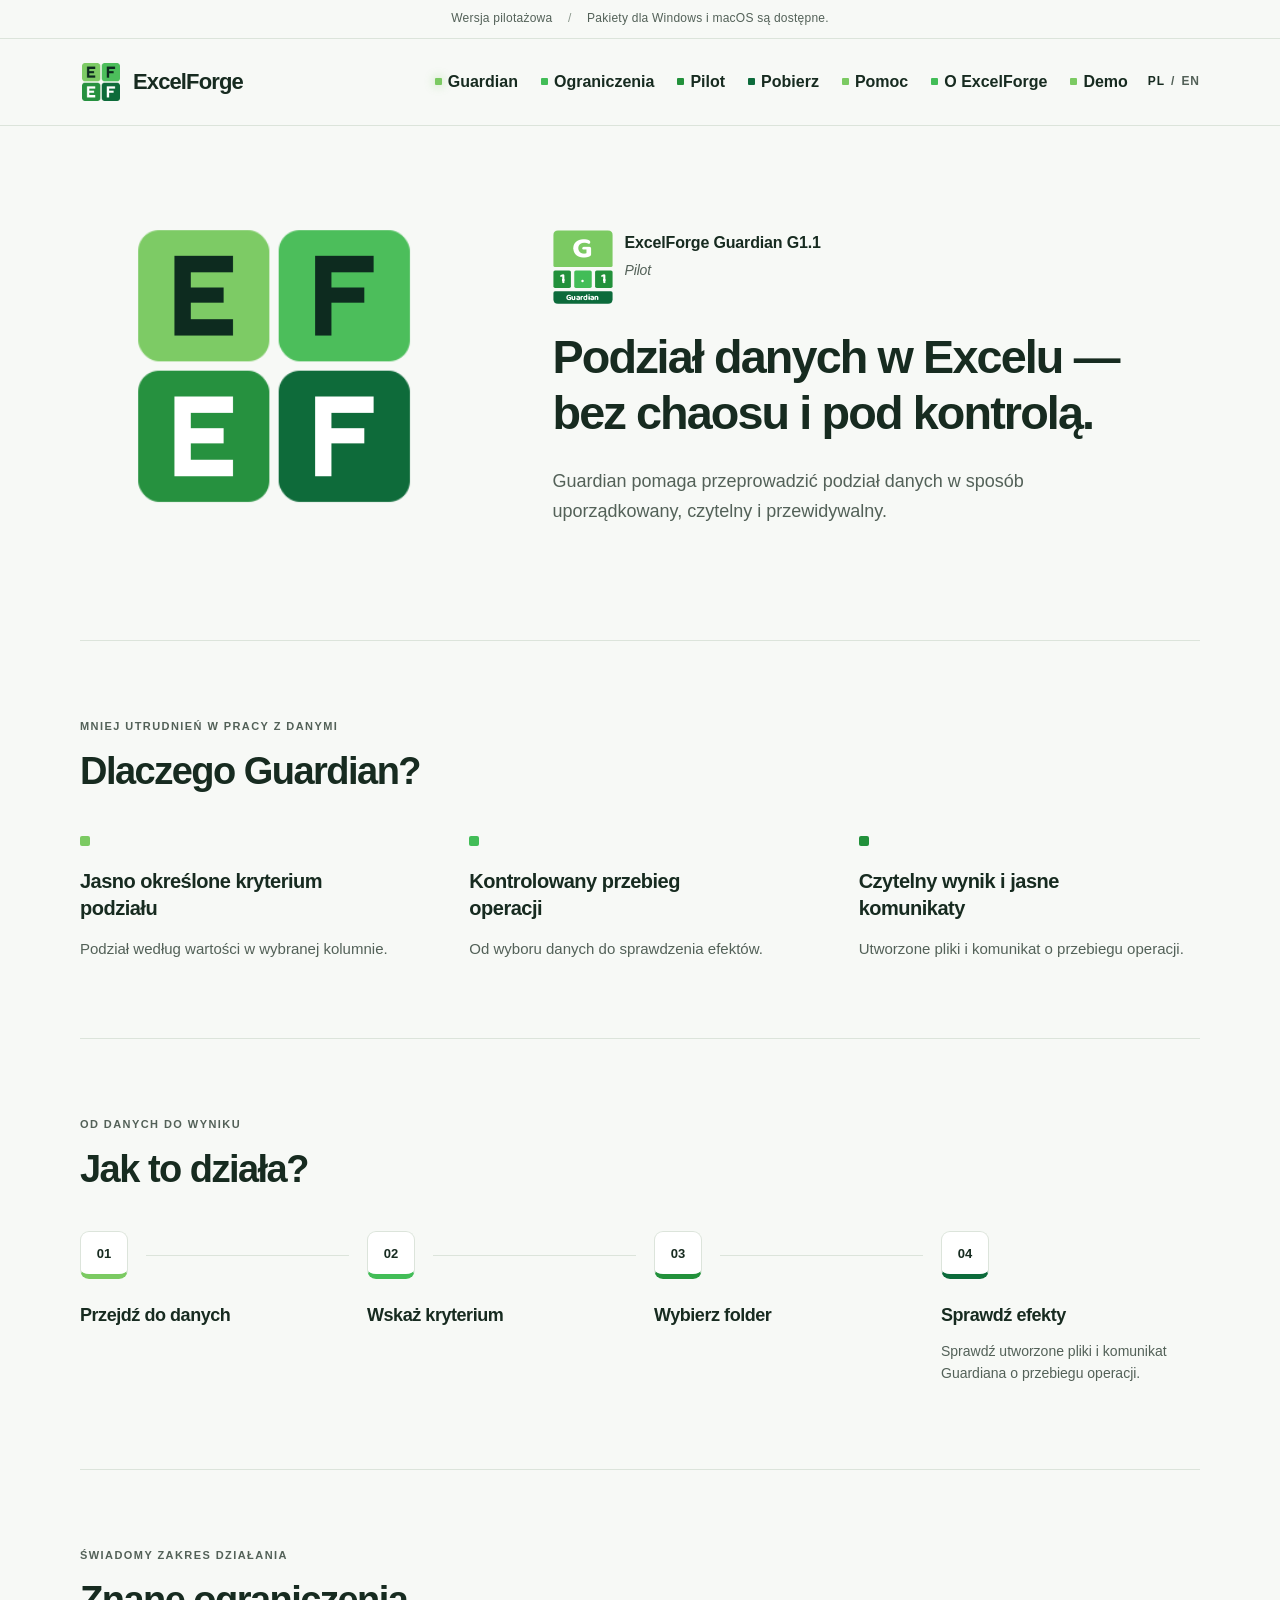
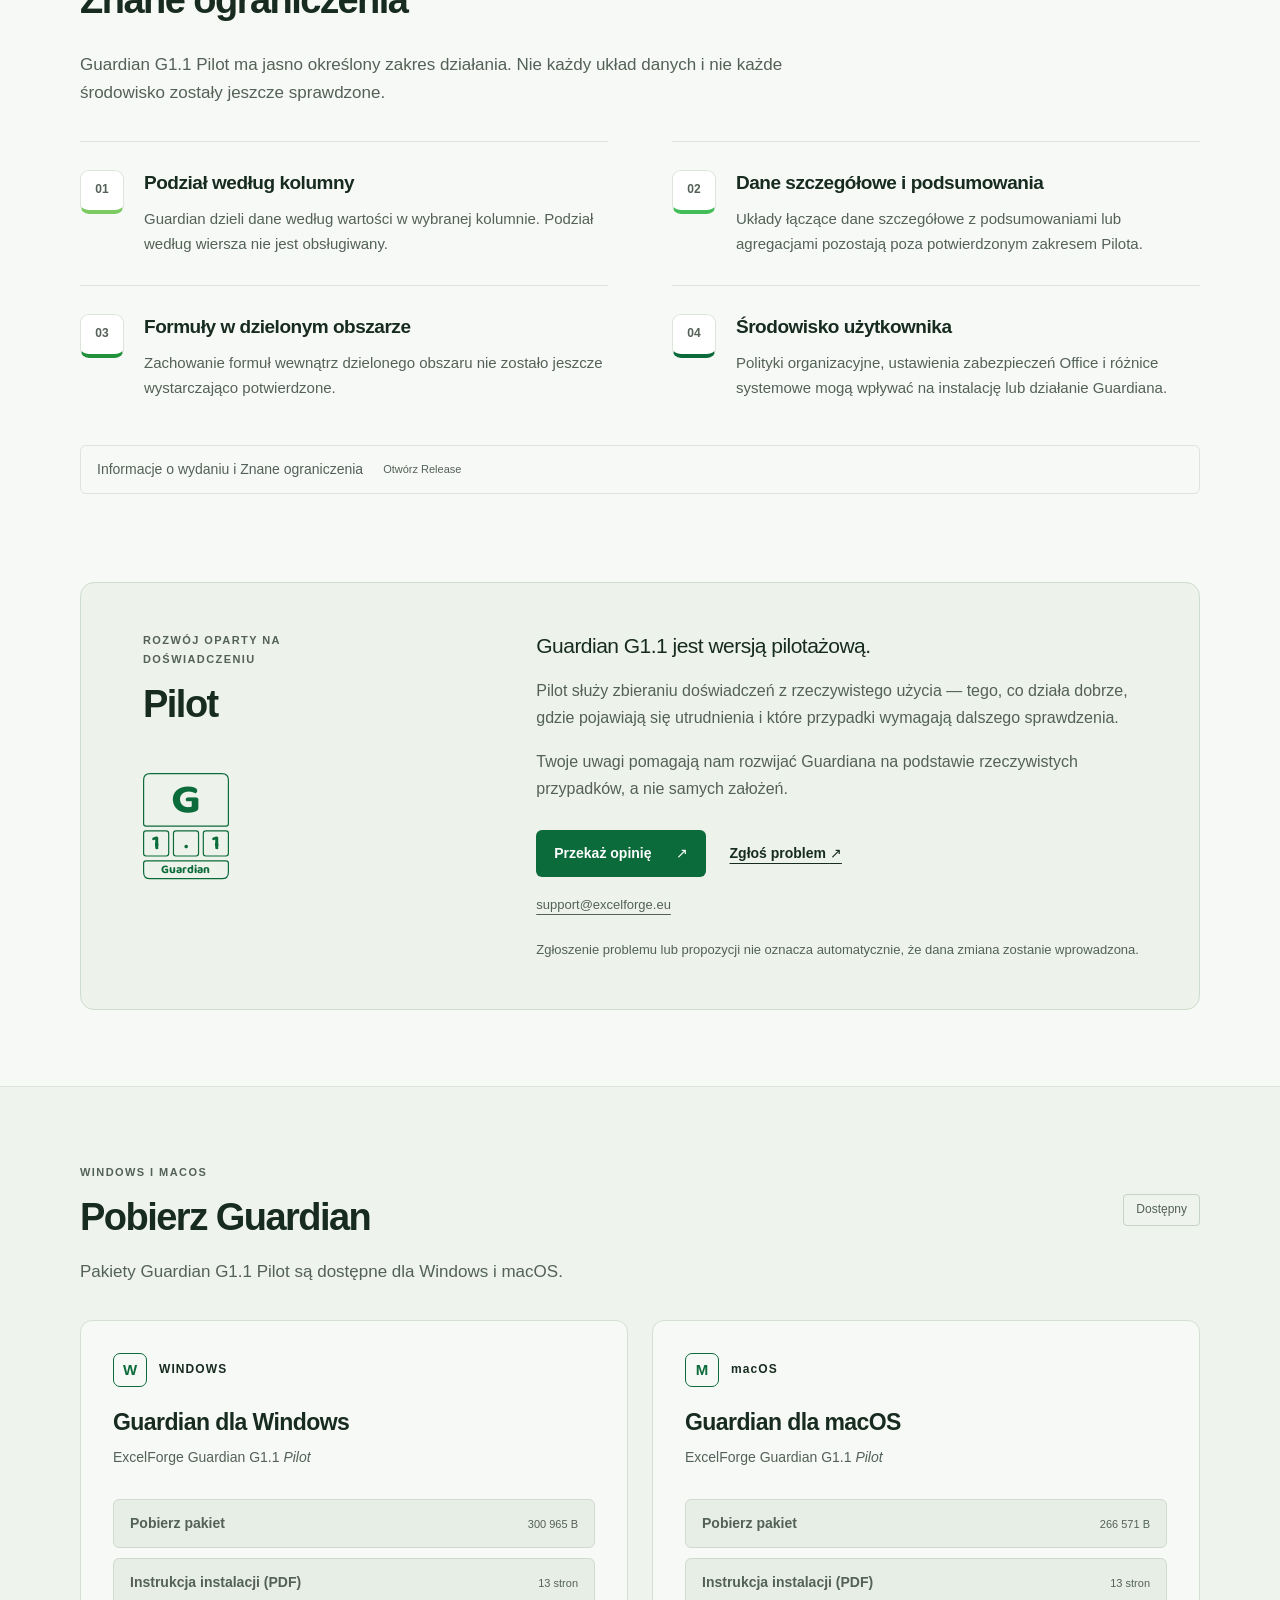
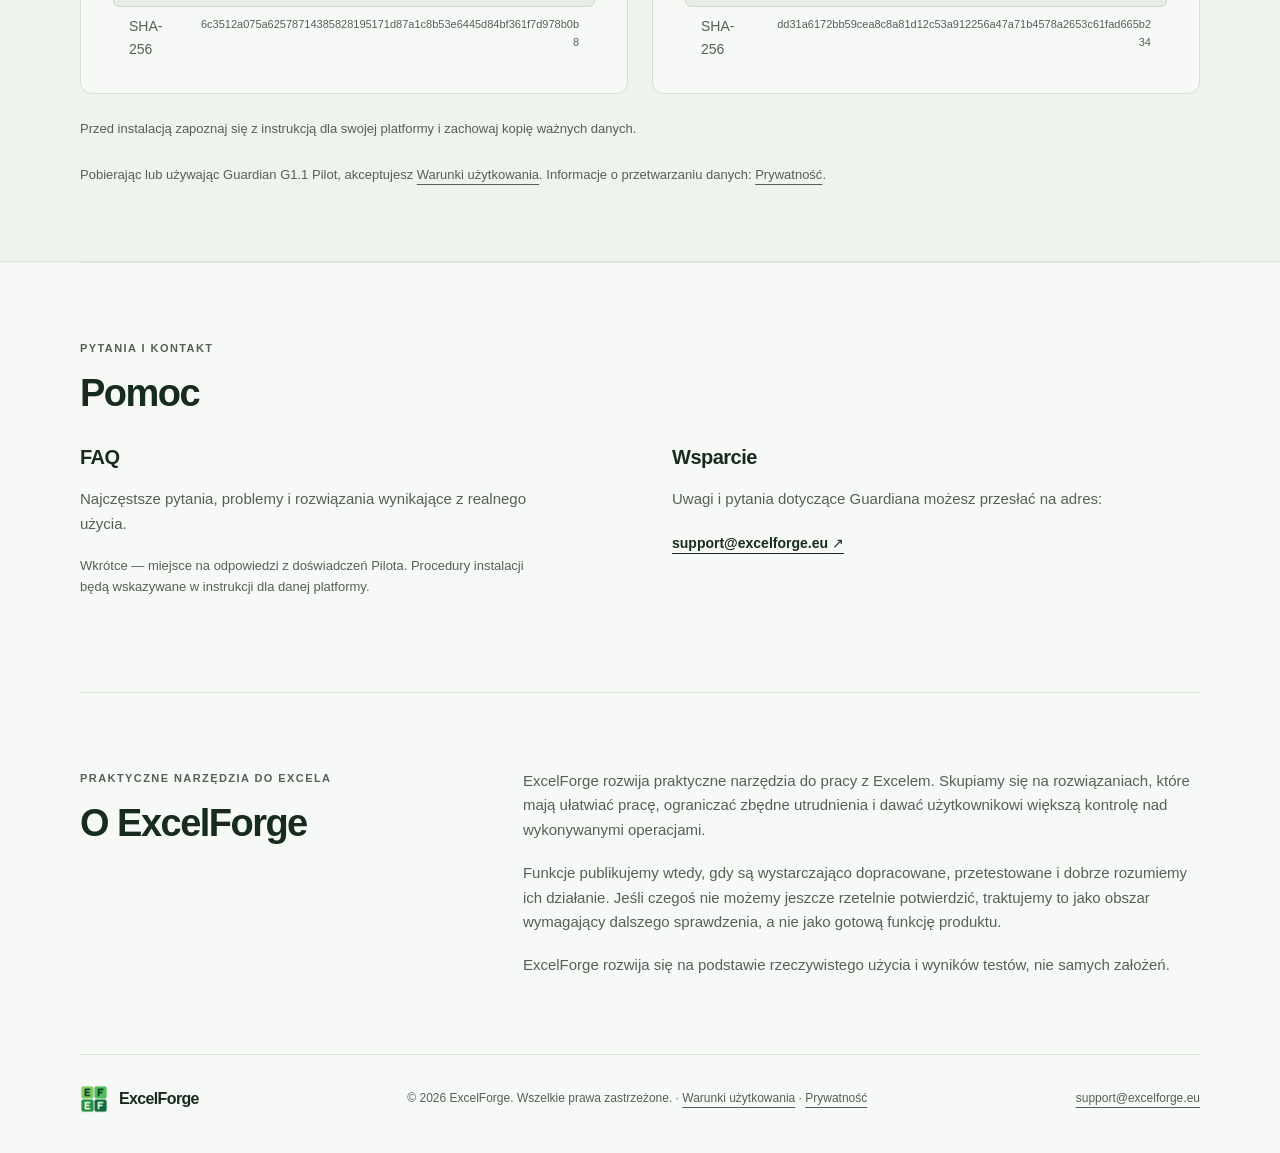
==== commit 44a53aff: "Add Guardian G1.1 demo routes and preserve site navigation" ====
--- a/docs/index.html
+++ b/docs/index.html
@@ -40,6 +40,7 @@
           <a href="#pobierz">Pobierz</a>
           <a href="#pomoc">Pomoc</a>
           <a href="#o-excelforge">O ExcelForge</a>
+          <a href="demo/">Demo</a>
         </nav>
         <p class="language-switch" aria-label="Język"><span aria-current="page">PL</span><span aria-hidden="true">/</span><a href="en/index.html" lang="en">EN</a></p>
       </div>
@@ -164,5 +165,6 @@
     </section>
   </main>
   <footer class="wrap site-footer"><a class="brand" href="#guardian"><img src="assets/EF_Block_Guardian_v0.png" width="28" height="28" alt=""><span>ExcelForge</span></a><span>© 2026 ExcelForge. Wszelkie prawa zastrzeżone. · <a href="licencja.html">Warunki użytkowania</a> · <a href="prywatnosc.html">Prywatność</a></span><a href="mailto:support@excelforge.eu">support@excelforge.eu</a></footer>
+<!-- Cloudflare Web Analytics --><script type='module' src='https://static.cloudflareinsights.com/beacon.min.js' data-cf-beacon='{"token": "9d6a7c7414d14004b4507595e54a5091"}'></script><!-- End Cloudflare Web Analytics -->
 </body>
 </html>
--- a/docs/assets/site.css
+++ b/docs/assets/site.css
@@ -538,6 +538,15 @@
   font-size:14px;
   margin-top:8px
 }
+.demo-video {
+  display:block;
+  width:100%;
+  height:auto;
+  aspect-ratio:16 / 9;
+  margin-top:18px;
+  background:var(--ink);
+  border-radius:6px
+}
 .download-actions {
   display:grid;
   gap:10px;
@@ -908,6 +917,15 @@
   .wrap {
     width:calc(100% - 40px)
   }
+  .header-actions {
+    max-width:100%
+  }
+  nav:not([data-enhanced]) {
+    grid-template-columns:repeat(2,minmax(0,1fr))
+  }
+  nav:not([data-enhanced]) a {
+    white-space:normal
+  }
   .prototype-note {
     font-size:10px;
     padding:8px 20px
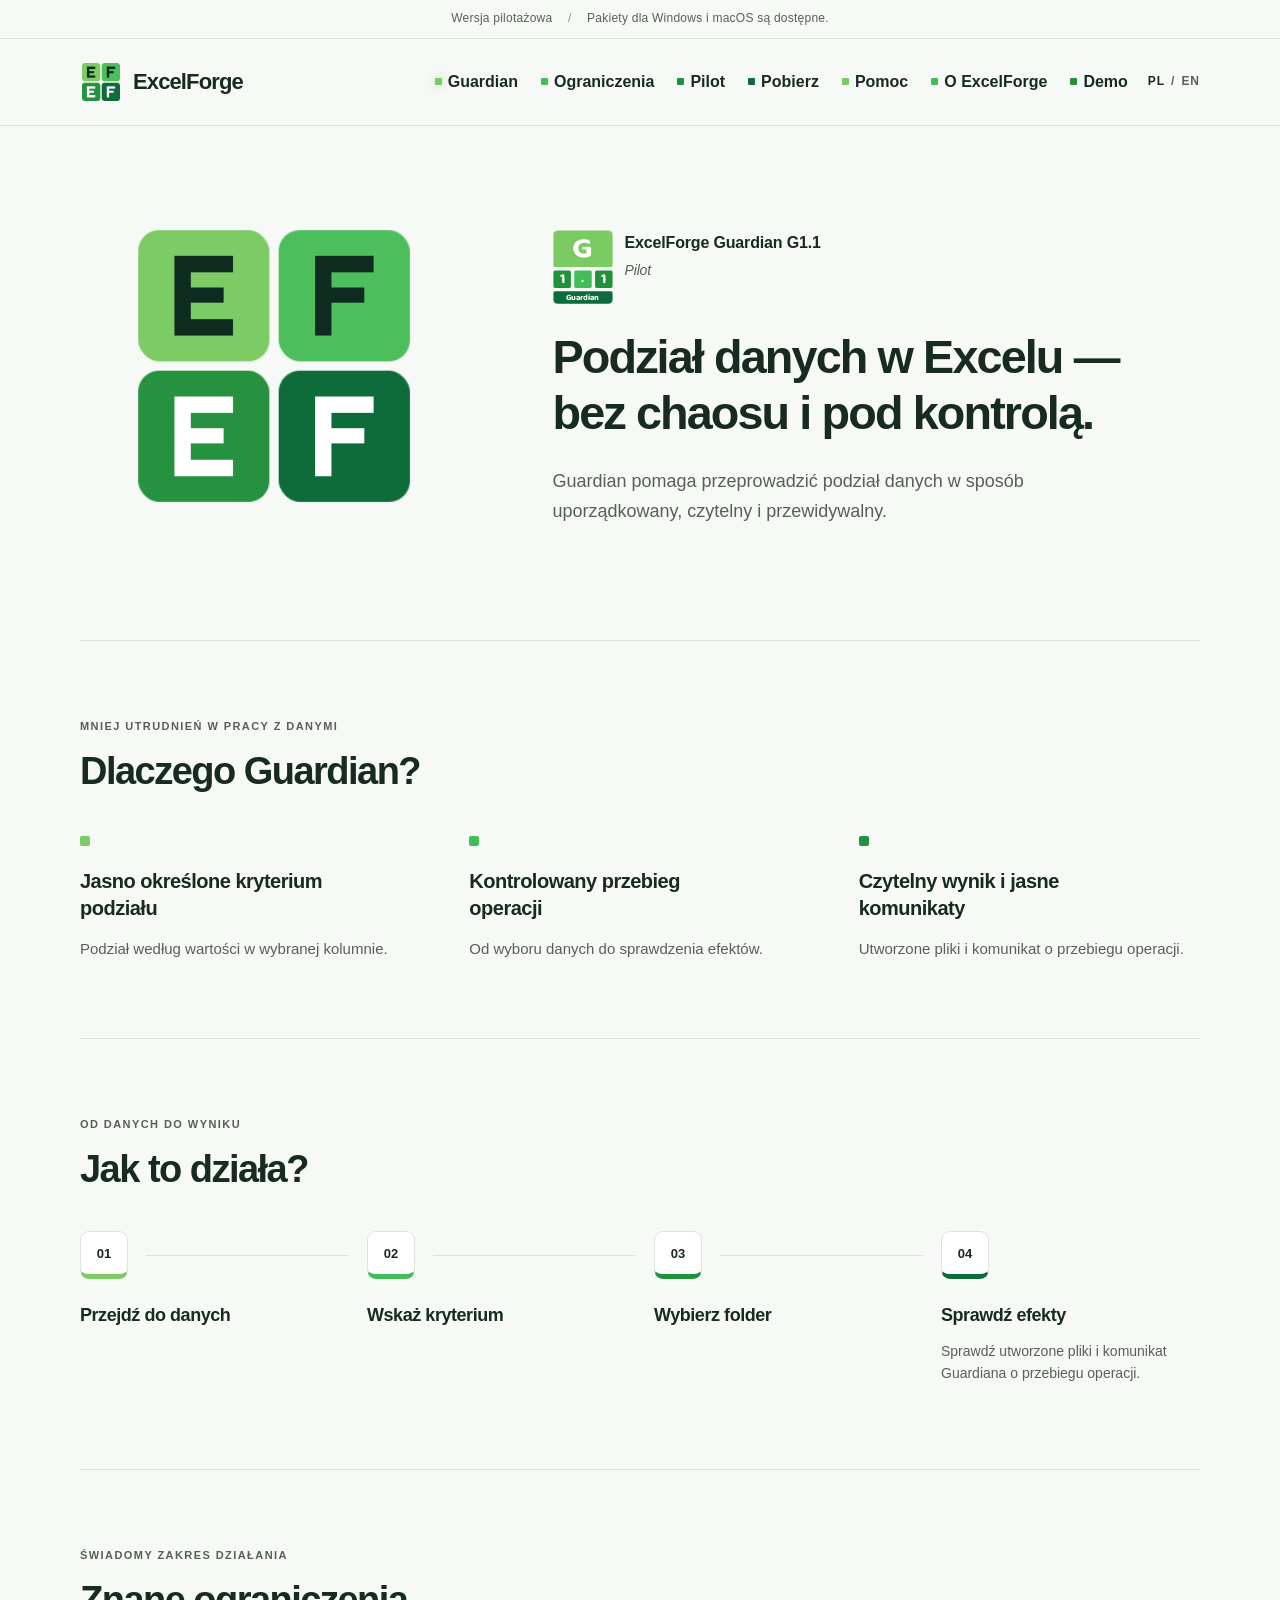
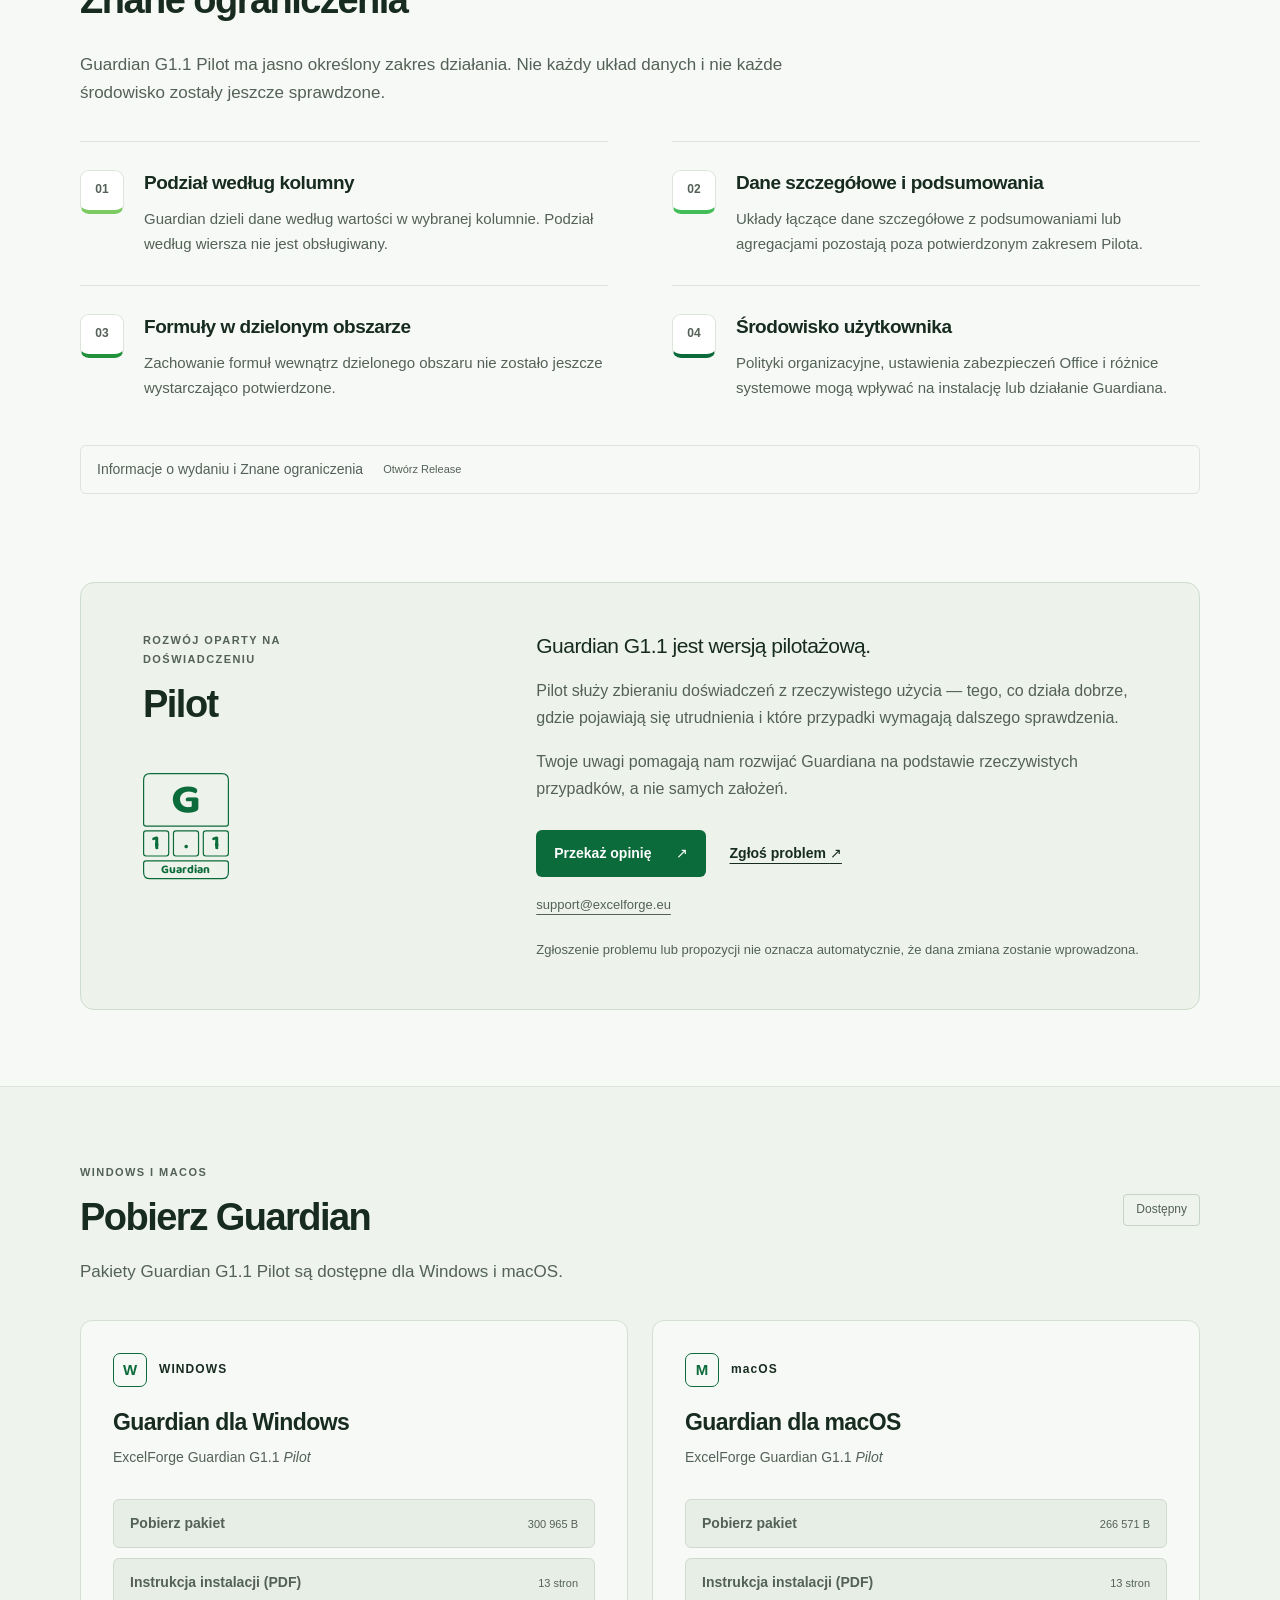
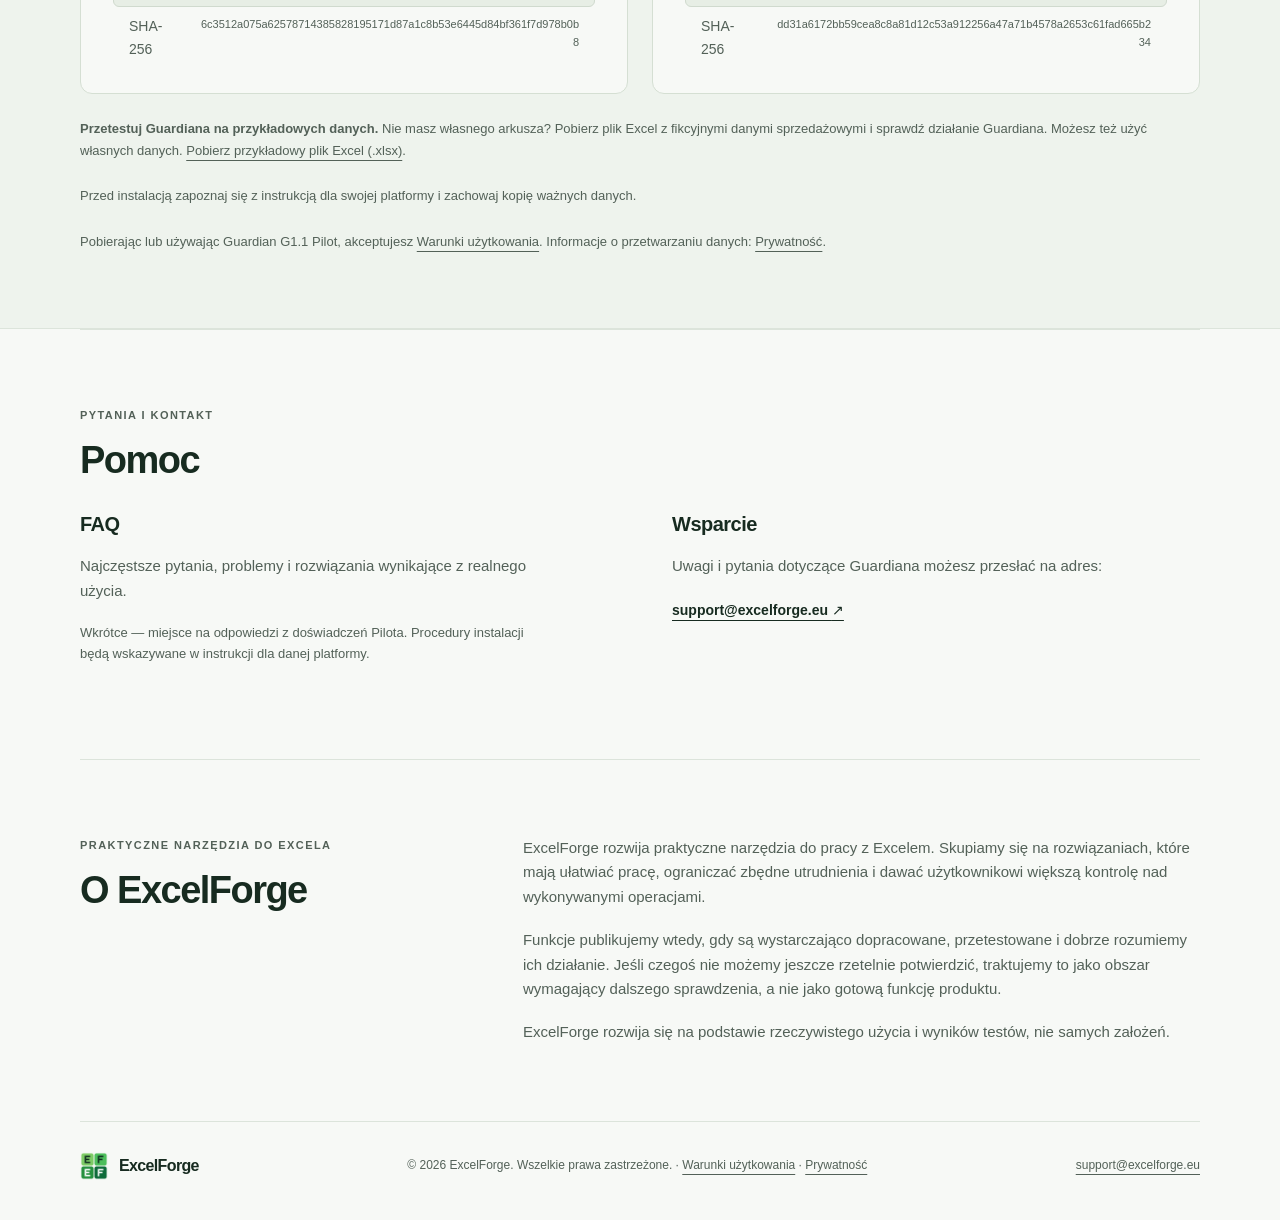
==== commit d7300e94: "site: offer canonical Guardian G1.1 sample dataset in Downloads (PL/EN)" ====
--- a/docs/index.html
+++ b/docs/index.html
@@ -149,6 +149,7 @@
           <article class="download-card"><div class="platform-heading"><span class="platform-identifier" aria-hidden="true">W</span><p class="card-label">WINDOWS</p></div><h3>Guardian dla Windows</h3><p>ExcelForge Guardian G1.1 <em>Pilot</em></p><div class="download-actions"><a href="https://github.com/mrojewski/ExcelForge-Public/releases/download/guardian-g1-1-pilot/ExcelForge_Guardian_G1.1_Windows_Pilot.zip">Pobierz pakiet <span>300 965 B</span></a><a href="https://github.com/mrojewski/ExcelForge-Public/releases/download/guardian-g1-1-pilot/ExcelForge_Guardian_G1_1_Windows_Instalacja_Pilot_PL_rev1_0_FINAL_v2.pdf">Instrukcja instalacji (PDF) <span>13 stron</span></a></div><p class="future-video">SHA-256 <span>6c3512a075a62578714385828195171d87a1c8b53e6445d84bf361f7d978b0b8</span></p></article>
           <article class="download-card"><div class="platform-heading"><span class="platform-identifier" aria-hidden="true">M</span><p class="card-label">macOS</p></div><h3>Guardian dla macOS</h3><p>ExcelForge Guardian G1.1 <em>Pilot</em></p><div class="download-actions"><a href="https://github.com/mrojewski/ExcelForge-Public/releases/download/guardian-g1-1-pilot/ExcelForge_Guardian_G1.1_macOS_Pilot.zip">Pobierz pakiet <span>266 571 B</span></a><a href="https://github.com/mrojewski/ExcelForge-Public/releases/download/guardian-g1-1-pilot/ExcelForge_Guardian_G1_1_macOS_Instalacja_Pilot_PL_rev1_0_FINAL_v2.pdf">Instrukcja instalacji (PDF) <span>13 stron</span></a></div><p class="future-video">SHA-256 <span>dd31a6172bb59cea8c8a81d12c53a912256a47a71b4578a2653c61fad665b234</span></p></article>
         </div>
+        <p class="installation-note"><strong>Przetestuj Guardiana na przykładowych danych.</strong> Nie masz własnego arkusza? Pobierz plik Excel z fikcyjnymi danymi sprzedażowymi i sprawdź działanie Guardiana. Możesz też użyć własnych danych. <a href="assets/datasets/ExcelForge_Wzorzec_Danych_Sprzedaz_v1.0.xlsx" download="ExcelForge_Wzorzec_Danych_Sprzedaz_v1.0.xlsx">Pobierz przykładowy plik Excel (.xlsx)</a>.</p>
         <p class="installation-note">Przed instalacją zapoznaj się z instrukcją dla swojej platformy i zachowaj kopię ważnych danych.</p>
         <p class="installation-note">Pobierając lub używając Guardian G1.1 Pilot, akceptujesz <a href="licencja.html">Warunki użytkowania</a>. Informacje o przetwarzaniu danych: <a href="prywatnosc.html">Prywatność</a>.</p>
       </section>
--- a/docs/assets/site.css
+++ b/docs/assets/site.css
@@ -129,13 +129,13 @@
   padding:28px 0 28px 13px;
   white-space:nowrap
 }
-nav a:nth-child(6n+2),nav a:nth-child(6n) {
+#navigation > a:nth-child(4n+2) {
   --marker:var(--block-2)
 }
-nav a:nth-child(6n+3) {
+#navigation > a:nth-child(4n+3) {
   --marker:var(--block-3)
 }
-nav a:nth-child(6n+4) {
+#navigation > a:nth-child(4n+4) {
   --marker:var(--block-4)
 }
 nav a:before {
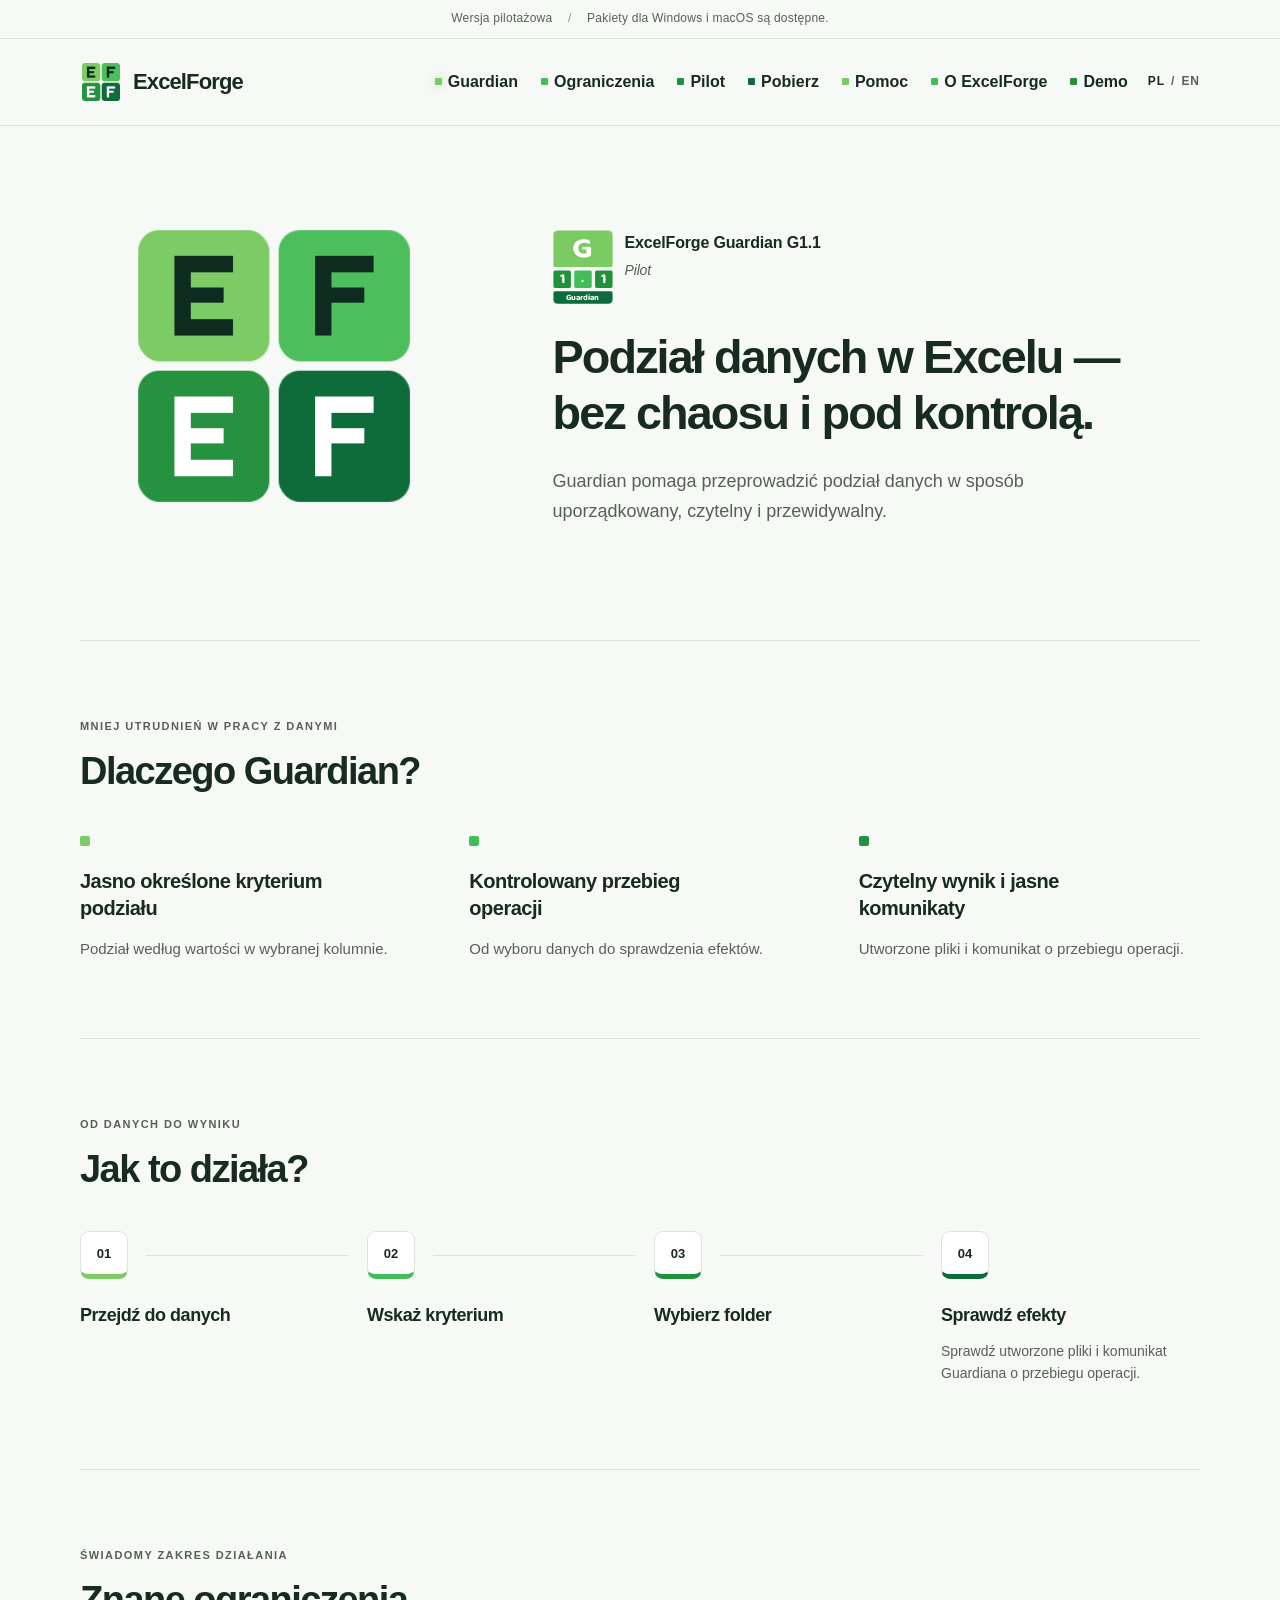
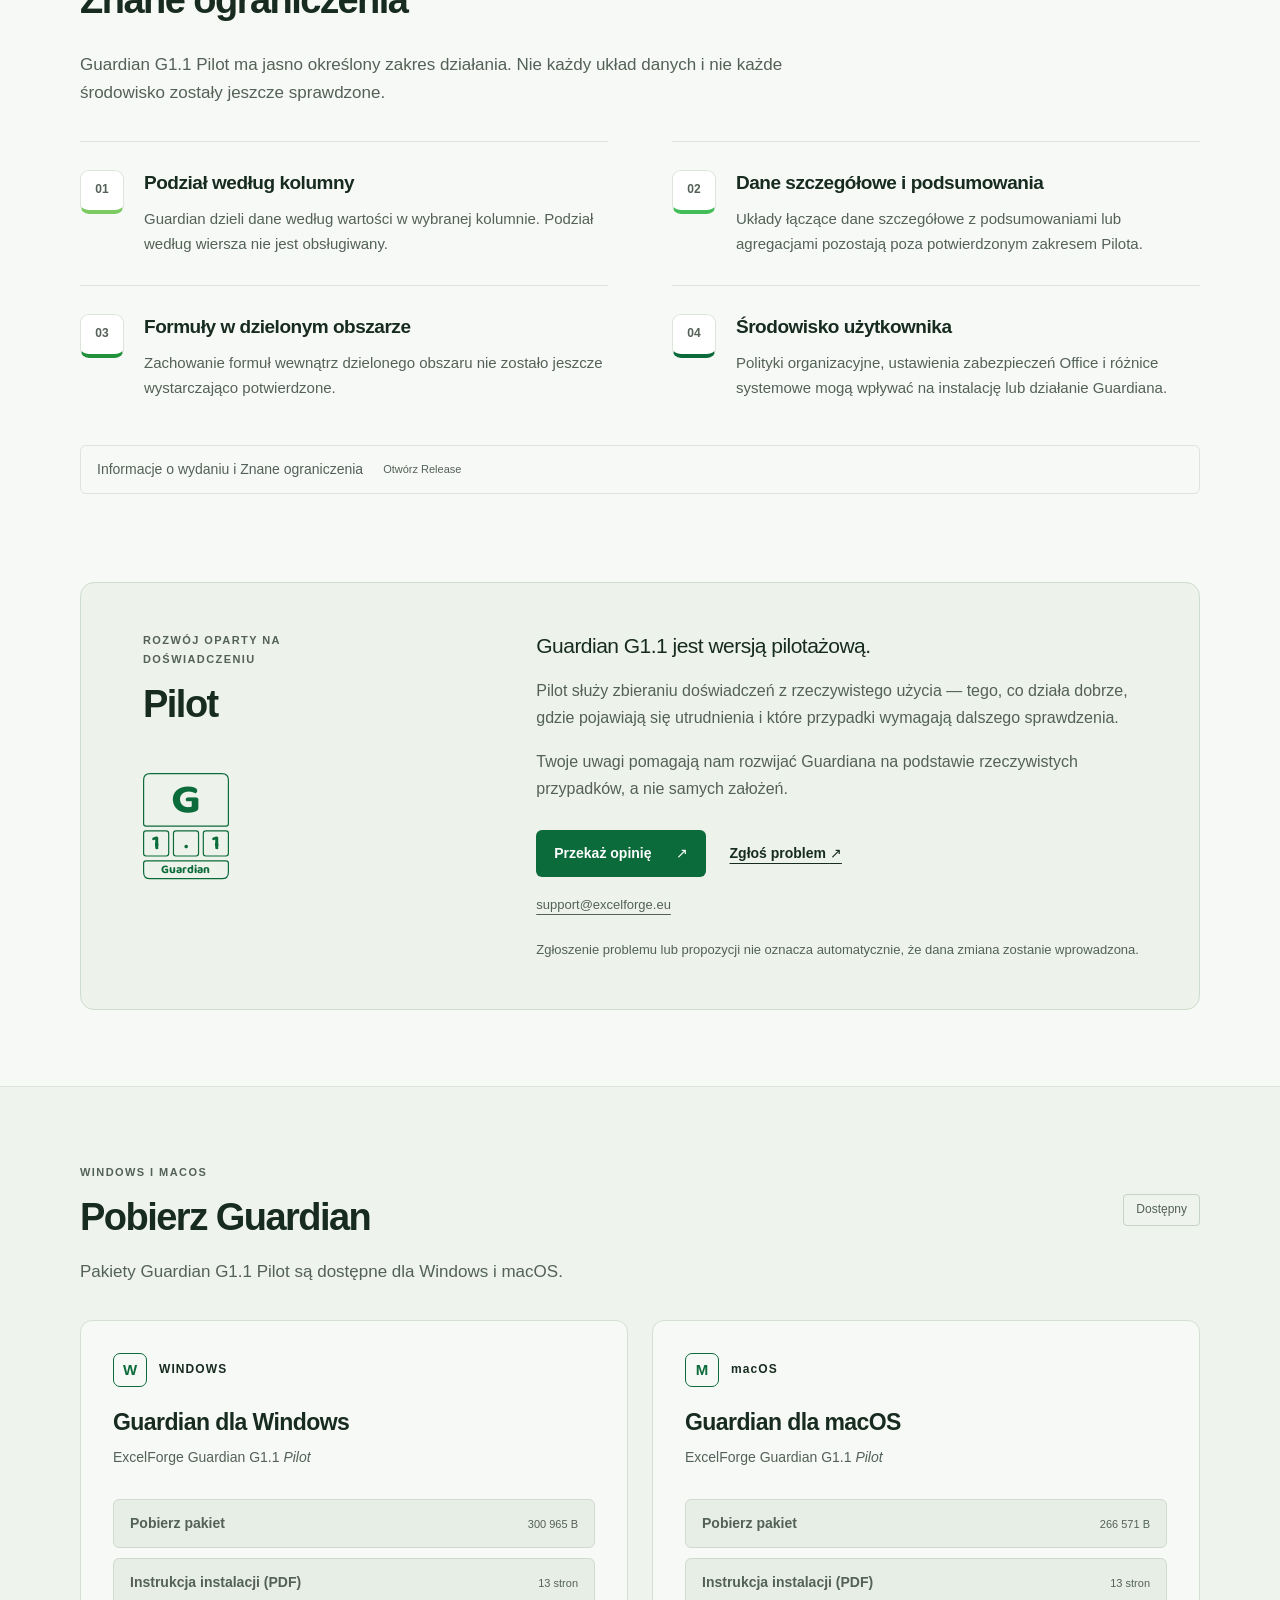
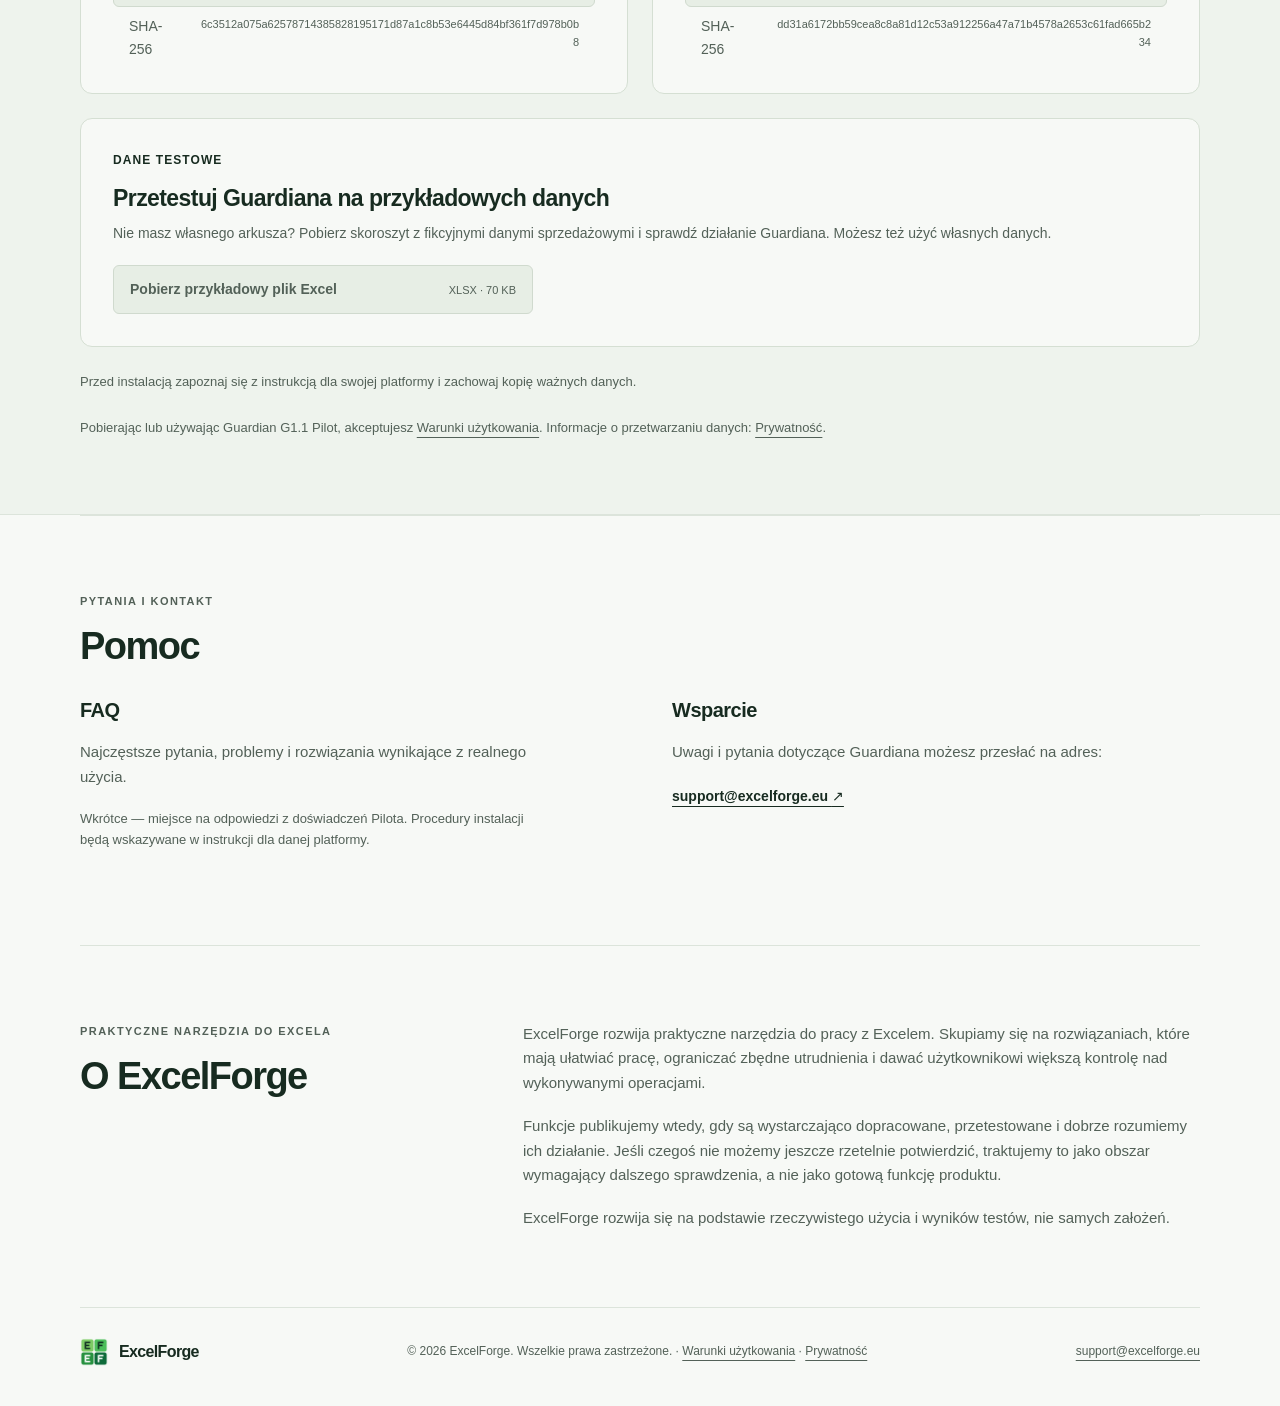
==== commit d5c2ab5c: "site: present Guardian sample workbook as full-width Downloads card" ====
--- a/docs/index.html
+++ b/docs/index.html
@@ -148,8 +148,8 @@
         <div class="download-grid">
           <article class="download-card"><div class="platform-heading"><span class="platform-identifier" aria-hidden="true">W</span><p class="card-label">WINDOWS</p></div><h3>Guardian dla Windows</h3><p>ExcelForge Guardian G1.1 <em>Pilot</em></p><div class="download-actions"><a href="https://github.com/mrojewski/ExcelForge-Public/releases/download/guardian-g1-1-pilot/ExcelForge_Guardian_G1.1_Windows_Pilot.zip">Pobierz pakiet <span>300 965 B</span></a><a href="https://github.com/mrojewski/ExcelForge-Public/releases/download/guardian-g1-1-pilot/ExcelForge_Guardian_G1_1_Windows_Instalacja_Pilot_PL_rev1_0_FINAL_v2.pdf">Instrukcja instalacji (PDF) <span>13 stron</span></a></div><p class="future-video">SHA-256 <span>6c3512a075a62578714385828195171d87a1c8b53e6445d84bf361f7d978b0b8</span></p></article>
           <article class="download-card"><div class="platform-heading"><span class="platform-identifier" aria-hidden="true">M</span><p class="card-label">macOS</p></div><h3>Guardian dla macOS</h3><p>ExcelForge Guardian G1.1 <em>Pilot</em></p><div class="download-actions"><a href="https://github.com/mrojewski/ExcelForge-Public/releases/download/guardian-g1-1-pilot/ExcelForge_Guardian_G1.1_macOS_Pilot.zip">Pobierz pakiet <span>266 571 B</span></a><a href="https://github.com/mrojewski/ExcelForge-Public/releases/download/guardian-g1-1-pilot/ExcelForge_Guardian_G1_1_macOS_Instalacja_Pilot_PL_rev1_0_FINAL_v2.pdf">Instrukcja instalacji (PDF) <span>13 stron</span></a></div><p class="future-video">SHA-256 <span>dd31a6172bb59cea8c8a81d12c53a912256a47a71b4578a2653c61fad665b234</span></p></article>
+          <article class="download-card sample-download-card"><p class="card-label">DANE TESTOWE</p><h3>Przetestuj Guardiana na przykładowych danych</h3><p>Nie masz własnego arkusza? Pobierz skoroszyt z fikcyjnymi danymi sprzedażowymi i sprawdź działanie Guardiana. Możesz też użyć własnych danych.</p><div class="download-actions"><a href="assets/datasets/ExcelForge_Wzorzec_Danych_Sprzedaz_v1.0.xlsx" download="ExcelForge_Wzorzec_Danych_Sprzedaz_v1.0.xlsx">Pobierz przykładowy plik Excel <span>XLSX · 70 KB</span></a></div></article>
         </div>
-        <p class="installation-note"><strong>Przetestuj Guardiana na przykładowych danych.</strong> Nie masz własnego arkusza? Pobierz plik Excel z fikcyjnymi danymi sprzedażowymi i sprawdź działanie Guardiana. Możesz też użyć własnych danych. <a href="assets/datasets/ExcelForge_Wzorzec_Danych_Sprzedaz_v1.0.xlsx" download="ExcelForge_Wzorzec_Danych_Sprzedaz_v1.0.xlsx">Pobierz przykładowy plik Excel (.xlsx)</a>.</p>
         <p class="installation-note">Przed instalacją zapoznaj się z instrukcją dla swojej platformy i zachowaj kopię ważnych danych.</p>
         <p class="installation-note">Pobierając lub używając Guardian G1.1 Pilot, akceptujesz <a href="licencja.html">Warunki użytkowania</a>. Informacje o przetwarzaniu danych: <a href="prywatnosc.html">Prywatność</a>.</p>
       </section>
--- a/docs/assets/site.css
+++ b/docs/assets/site.css
@@ -501,6 +501,16 @@
   padding:32px;
   min-width:0
 }
+.sample-download-card {
+  grid-column:1 / -1;
+}
+.sample-download-card .card-label {
+  margin-bottom:12px;
+}
+.sample-download-card .download-actions {
+  max-width:420px;
+  margin-top:20px;
+}
 .card-label {
   font-size:12px;
   font-weight:650;
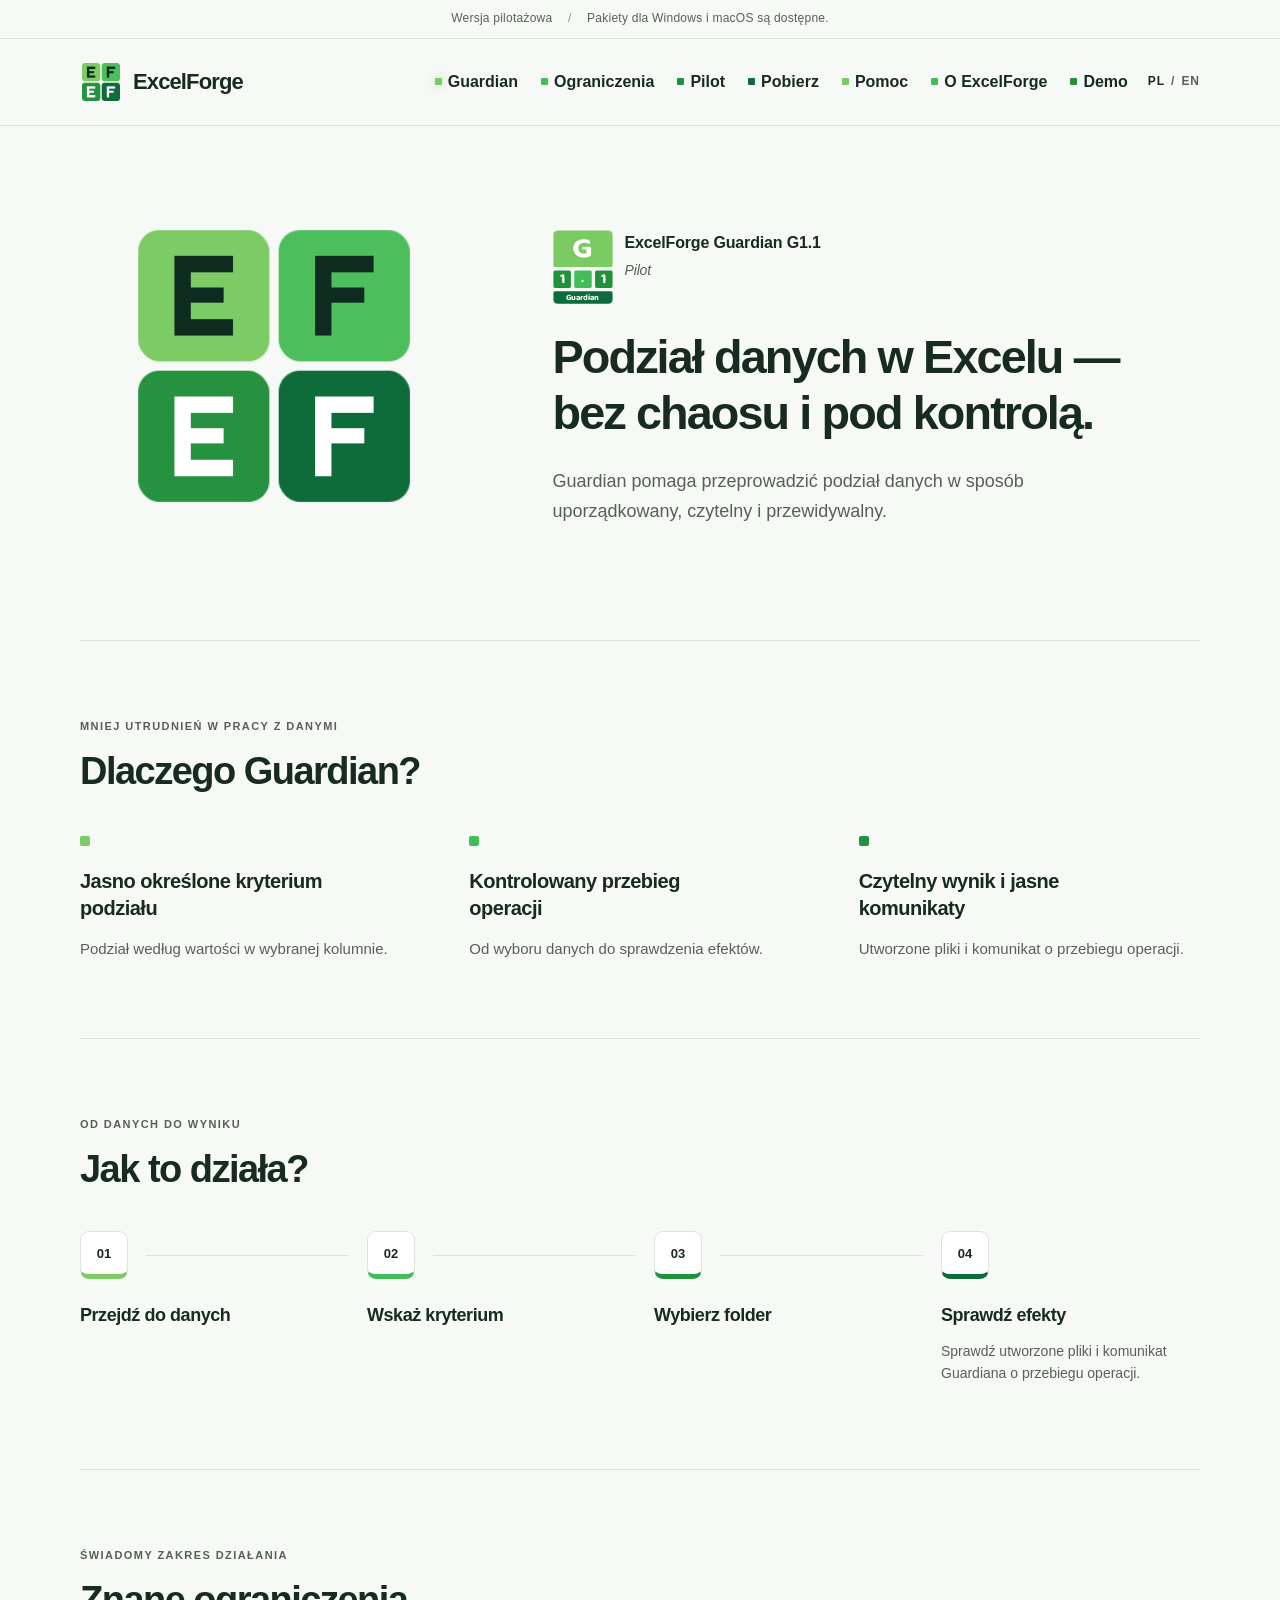
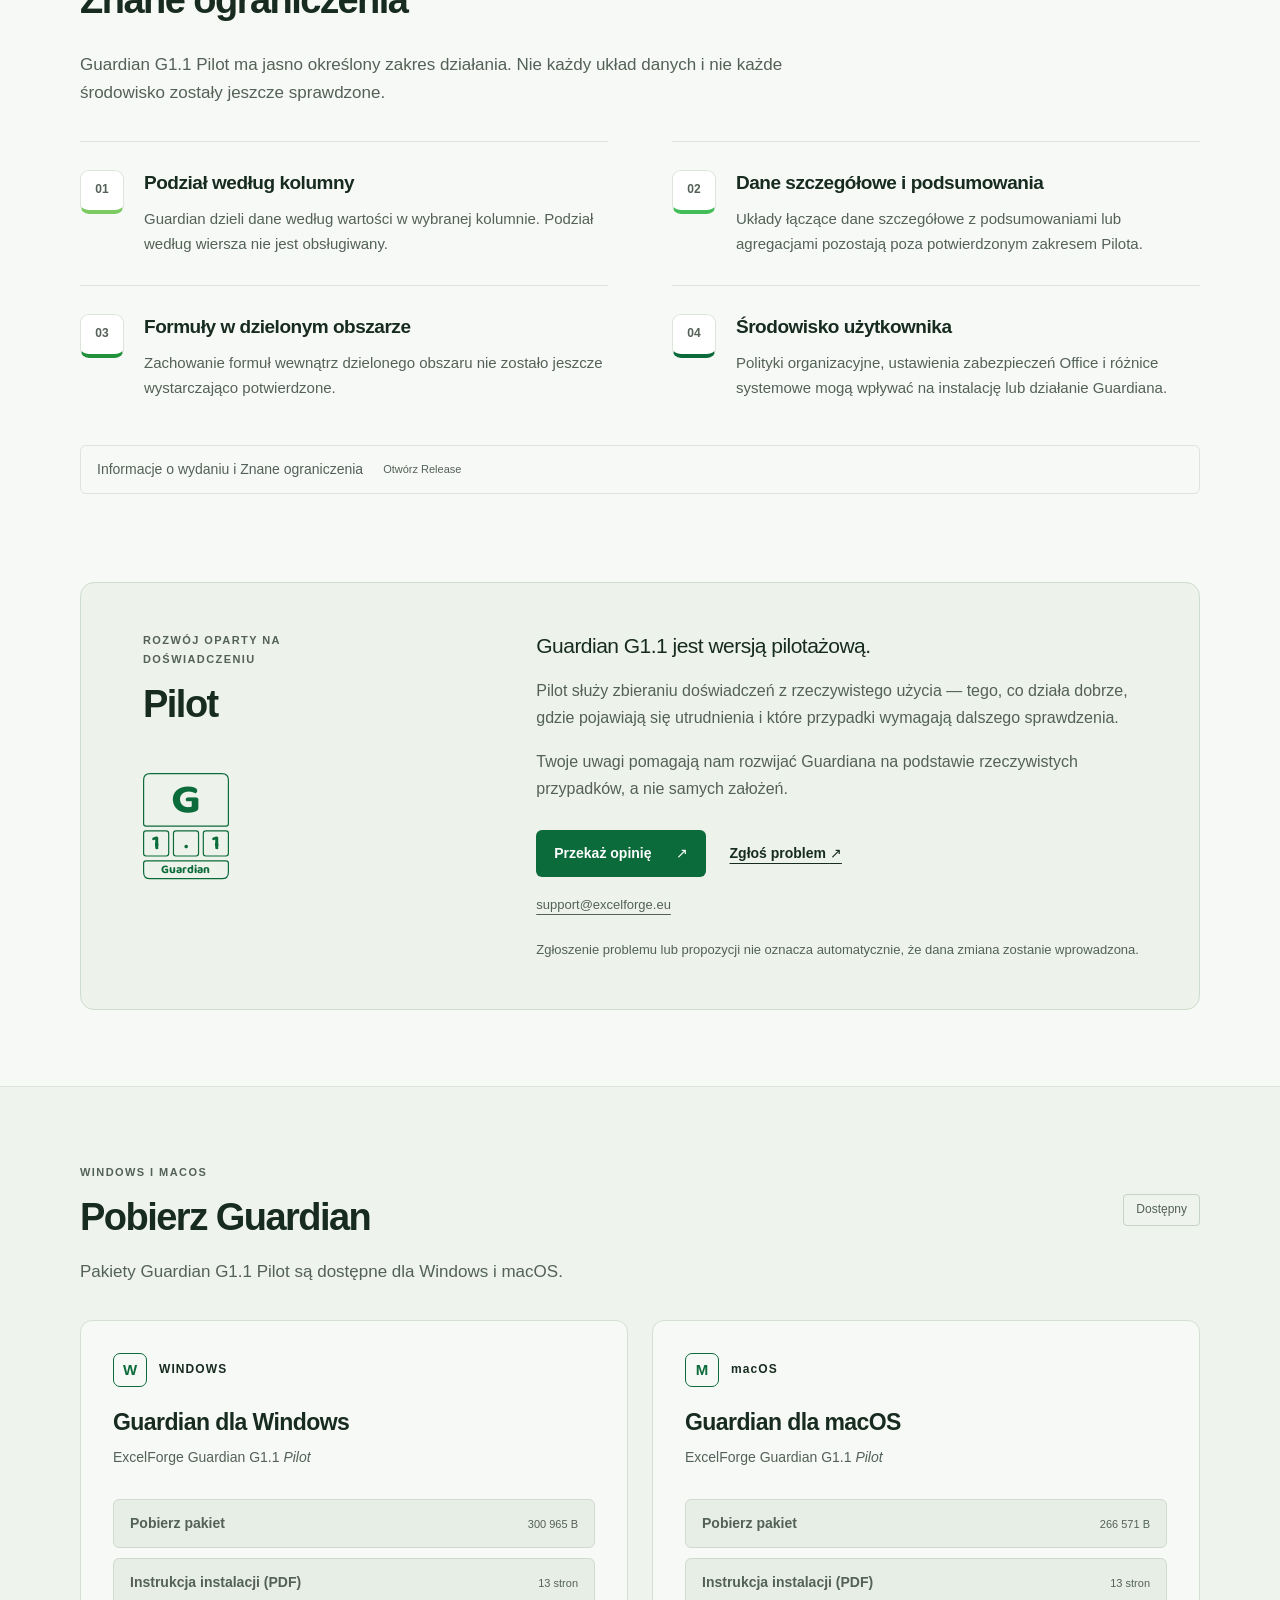
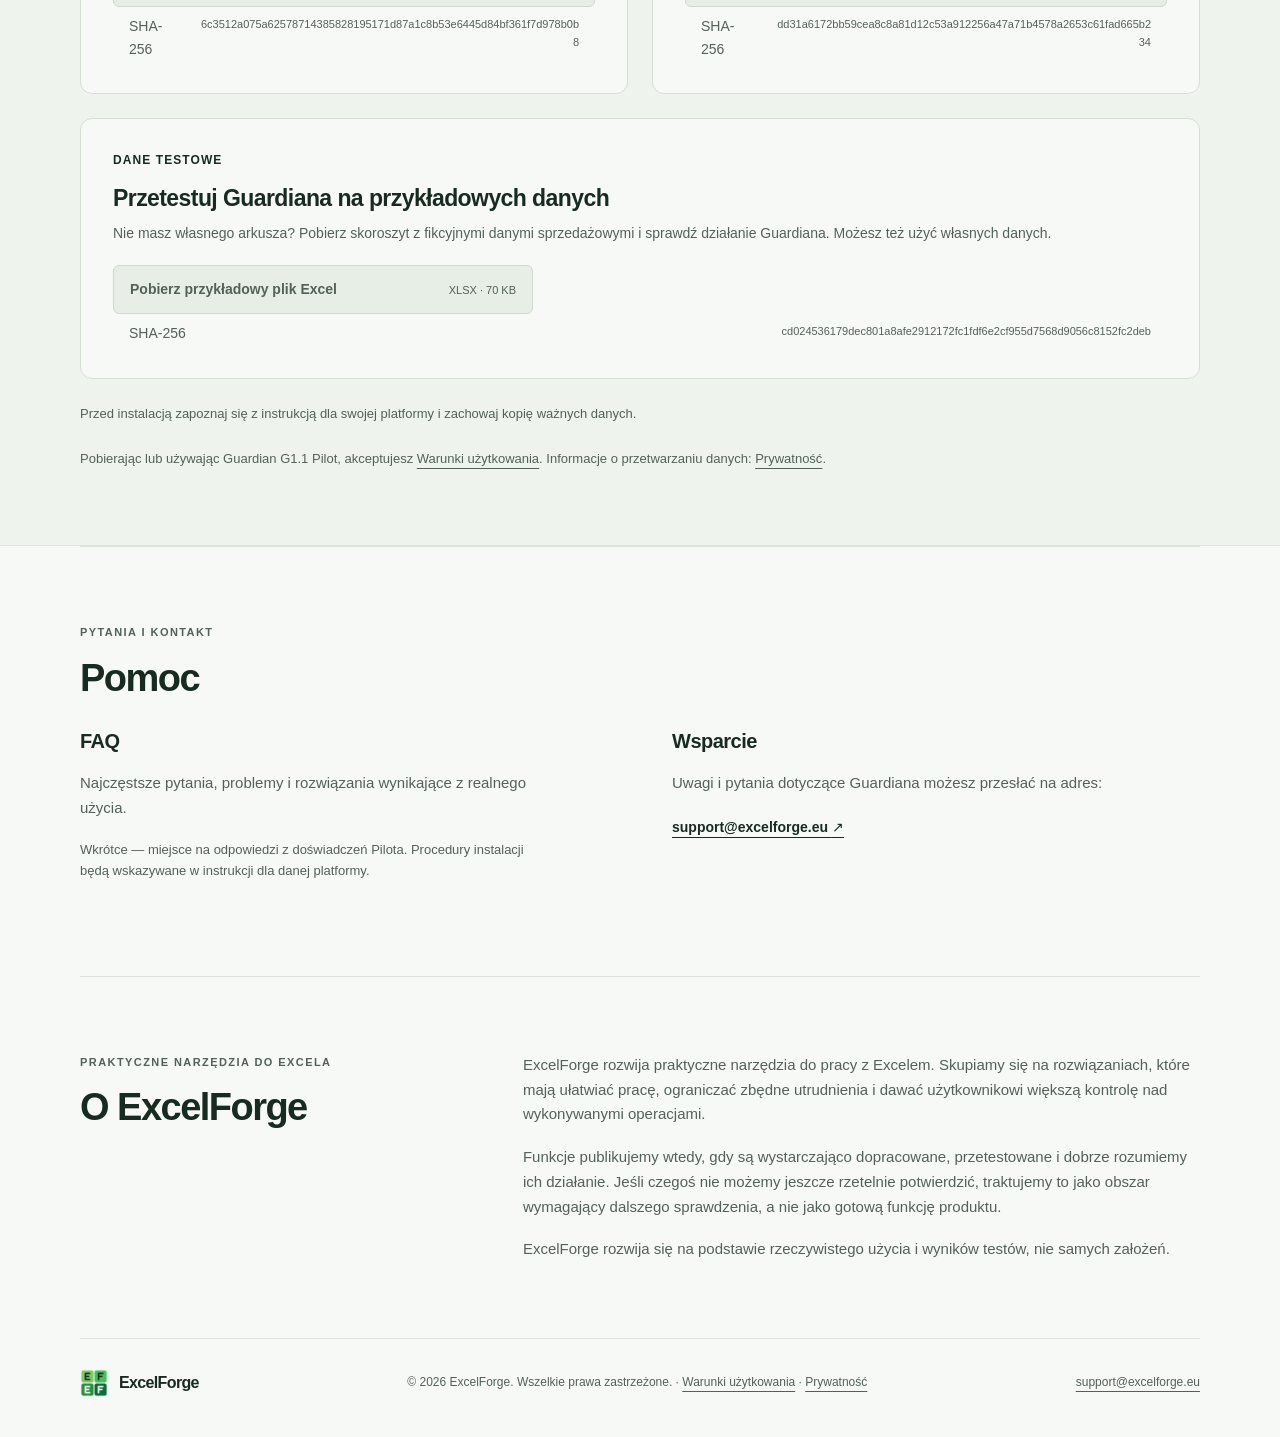
==== commit 345dffb4: "site: show checksum for canonical Guardian sample workbook" ====
--- a/docs/index.html
+++ b/docs/index.html
@@ -148,8 +148,9 @@
         <div class="download-grid">
           <article class="download-card"><div class="platform-heading"><span class="platform-identifier" aria-hidden="true">W</span><p class="card-label">WINDOWS</p></div><h3>Guardian dla Windows</h3><p>ExcelForge Guardian G1.1 <em>Pilot</em></p><div class="download-actions"><a href="https://github.com/mrojewski/ExcelForge-Public/releases/download/guardian-g1-1-pilot/ExcelForge_Guardian_G1.1_Windows_Pilot.zip">Pobierz pakiet <span>300 965 B</span></a><a href="https://github.com/mrojewski/ExcelForge-Public/releases/download/guardian-g1-1-pilot/ExcelForge_Guardian_G1_1_Windows_Instalacja_Pilot_PL_rev1_0_FINAL_v2.pdf">Instrukcja instalacji (PDF) <span>13 stron</span></a></div><p class="future-video">SHA-256 <span>6c3512a075a62578714385828195171d87a1c8b53e6445d84bf361f7d978b0b8</span></p></article>
           <article class="download-card"><div class="platform-heading"><span class="platform-identifier" aria-hidden="true">M</span><p class="card-label">macOS</p></div><h3>Guardian dla macOS</h3><p>ExcelForge Guardian G1.1 <em>Pilot</em></p><div class="download-actions"><a href="https://github.com/mrojewski/ExcelForge-Public/releases/download/guardian-g1-1-pilot/ExcelForge_Guardian_G1.1_macOS_Pilot.zip">Pobierz pakiet <span>266 571 B</span></a><a href="https://github.com/mrojewski/ExcelForge-Public/releases/download/guardian-g1-1-pilot/ExcelForge_Guardian_G1_1_macOS_Instalacja_Pilot_PL_rev1_0_FINAL_v2.pdf">Instrukcja instalacji (PDF) <span>13 stron</span></a></div><p class="future-video">SHA-256 <span>dd31a6172bb59cea8c8a81d12c53a912256a47a71b4578a2653c61fad665b234</span></p></article>
-          <article class="download-card sample-download-card"><p class="card-label">DANE TESTOWE</p><h3>Przetestuj Guardiana na przykładowych danych</h3><p>Nie masz własnego arkusza? Pobierz skoroszyt z fikcyjnymi danymi sprzedażowymi i sprawdź działanie Guardiana. Możesz też użyć własnych danych.</p><div class="download-actions"><a href="assets/datasets/ExcelForge_Wzorzec_Danych_Sprzedaz_v1.0.xlsx" download="ExcelForge_Wzorzec_Danych_Sprzedaz_v1.0.xlsx">Pobierz przykładowy plik Excel <span>XLSX · 70 KB</span></a></div></article>
+
         </div>
+        <article class="download-card sample-download-card"><p class="card-label">DANE TESTOWE</p><h3>Przetestuj Guardiana na przykładowych danych</h3><p>Nie masz własnego arkusza? Pobierz skoroszyt z fikcyjnymi danymi sprzedażowymi i sprawdź działanie Guardiana. Możesz też użyć własnych danych.</p><div class="download-actions"><a href="assets/datasets/ExcelForge_Wzorzec_Danych_Sprzedaz_v1.0.xlsx" download="ExcelForge_Wzorzec_Danych_Sprzedaz_v1.0.xlsx">Pobierz przykładowy plik Excel <span>XLSX · 70 KB</span></a></div><p class="future-video">SHA-256 <span>cd024536179dec801a8afe2912172fc1fdf6e2cf955d7568d9056c8152fc2deb</span></p></article>
         <p class="installation-note">Przed instalacją zapoznaj się z instrukcją dla swojej platformy i zachowaj kopię ważnych danych.</p>
         <p class="installation-note">Pobierając lub używając Guardian G1.1 Pilot, akceptujesz <a href="licencja.html">Warunki użytkowania</a>. Informacje o przetwarzaniu danych: <a href="prywatnosc.html">Prywatność</a>.</p>
       </section>
--- a/docs/assets/site.css
+++ b/docs/assets/site.css
@@ -502,7 +502,8 @@
   min-width:0
 }
 .sample-download-card {
-  grid-column:1 / -1;
+  width:100%;
+  margin-top:24px;
 }
 .sample-download-card .card-label {
   margin-bottom:12px;
